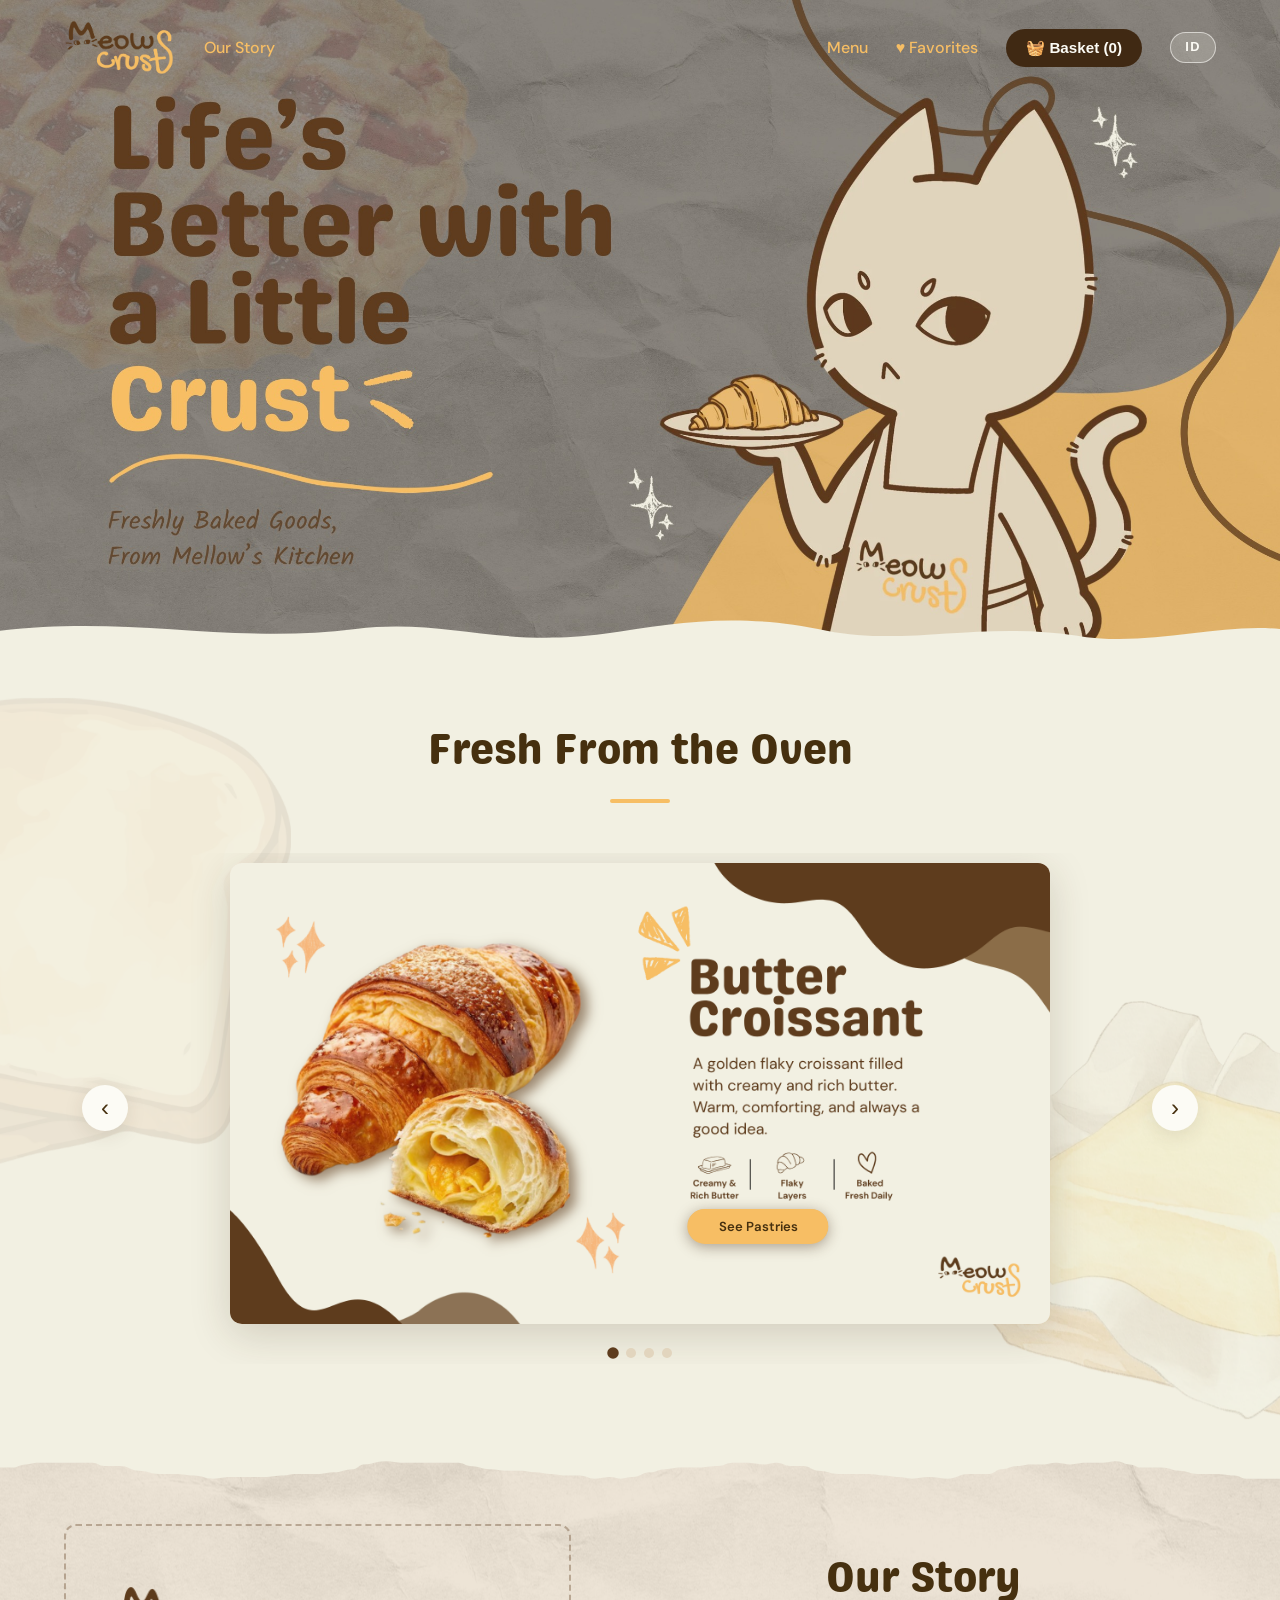
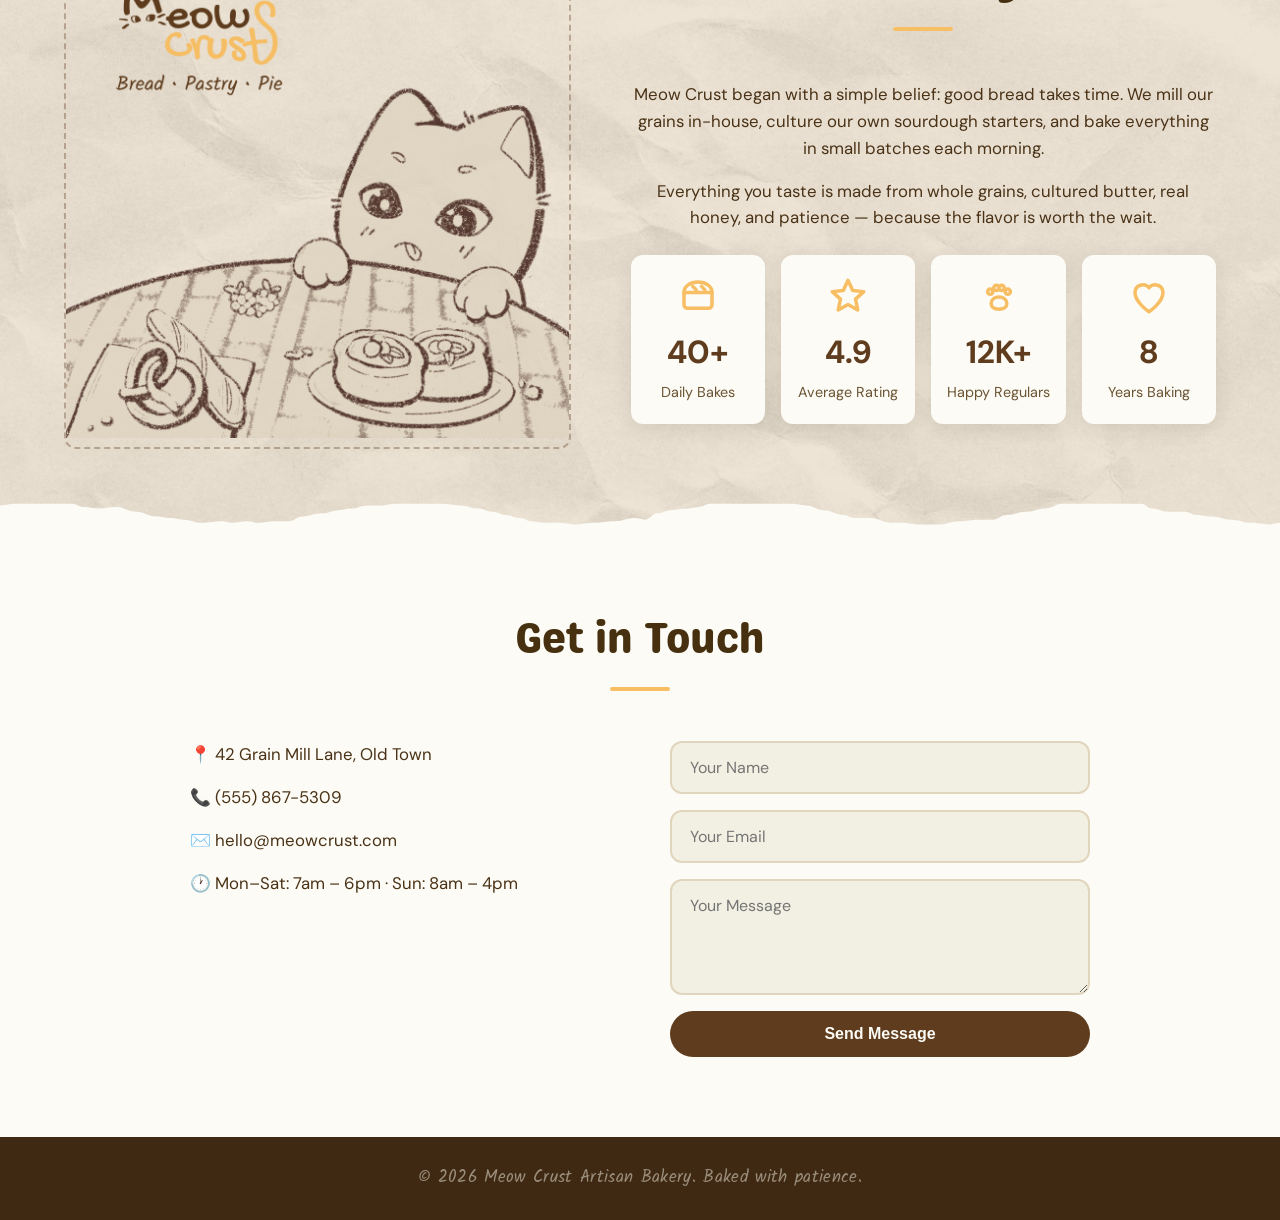
==== index.html @ 225d7f4f "first commit" ====
<!DOCTYPE html>
<html lang="en">
<head>
  <meta charset="UTF-8" />
  <meta name="viewport" content="width=device-width, initial-scale=1.0" />
  <title>Meow Crust — Artisan Bakery</title>
  <script>document.documentElement.classList.add('js');</script>
  <link rel="preconnect" href="https://fonts.googleapis.com" />
  <link rel="preconnect" href="https://fonts.gstatic.com" crossorigin />
  <link href="https://fonts.googleapis.com/css2?family=DM+Sans:opsz@9..40&family=Kalam:wght@300;400;700&display=swap" rel="stylesheet" />
  <link rel="stylesheet" href="styles.css" />
</head>
<body>
  <!-- HEADER -->
  <header>
    <nav class="navbar">
      <div class="nav-side nav-side-left">
        <a class="logo" href="#home"><img src="assets/logo.png" alt="Meow Crust"></a>
        <a class="nav-link nav-story" data-i18n="heroStory" href="#about">Our Story</a>
      </div>
      <div class="nav-side nav-side-right">
        <a class="nav-link nav-menu" data-i18n="navMenu" href="menu.html">Menu</a>
        <a class="nav-link nav-fav" data-i18n="navFav" href="menu.html?cat=favorites">♥ Favorites</a>
        <button class="cart-btn" id="cartBtn"><span data-i18n="navBasket">🧺 Basket</span> (<span id="cartCount">0</span>)</button>
        <button class="lang-btn" id="langBtn" title="Ganti bahasa / Switch language">ID</button>
      </div>
    </nav>
  </header>

  <!-- HERO -->
  <section id="home" class="hero">
    <div class="hero-content">
    </div>
  </section>

  <!-- SPOTLIGHT SLIDESHOW -->
  <section id="spotlight" class="section slideshow-section">
    <h2 class="section-title reveal" data-i18n="spotTitle">Fresh From the Oven</h2>
    <div class="slideshow reveal" id="slideshow">
      <button class="slide-arrow" id="slidePrev" aria-label="Previous">&lsaquo;</button>
      <div class="slideshow-track" id="slideshowTrack"></div>
      <button class="slide-arrow slide-arrow-next" id="slideNext" aria-label="Next">&rsaquo;</button>
    </div>
  </section>

  <!-- ABOUT -->
  <section id="about" class="section about-section">
    <div class="about-content reveal">
      <!-- LEFT: new artwork goes in this container (drop an <img> in here) -->
      <div class="about-art">
        <img src="assets/about-poster.png" alt="Our Story poster" />
      </div>
      <div class="about-text">
        <h2 class="section-title" data-i18n="aboutTitle">Our Story</h2>
        <p data-i18n="aboutP1">Meow Crust began with a simple belief: good bread takes time. We mill our grains in-house, culture our own sourdough starters, and bake everything in small batches each morning.</p>
        <p data-i18n="aboutP2">Everything you taste is made from whole grains, cultured butter, real honey, and patience — because the flavor is worth the wait.</p>
        <div class="about-stats">
          <div class="stat">
            <svg class="stat-icon" viewBox="0 0 24 24" fill="none" stroke="currentColor" stroke-width="2" stroke-linecap="round" stroke-linejoin="round" aria-hidden="true"><path d="M4 10c0-3.6 3.6-6 8-6s8 2.4 8 6v7a2 2 0 0 1-2 2H6a2 2 0 0 1-2-2v-7z"/><path d="M4 10h16"/><path d="M9 6.5 11 8.5"/><path d="M14 6.5 16 8.5"/></svg>
            <span class="stat-number">40+</span>
            <span class="stat-label" data-i18n="stat1">Daily Bakes</span>
          </div>
          <div class="stat">
            <svg class="stat-icon" viewBox="0 0 24 24" fill="none" stroke="currentColor" stroke-width="2" stroke-linecap="round" stroke-linejoin="round" aria-hidden="true"><path d="M12 3l2.7 5.8 6.3.7-4.7 4.3 1.3 6.2-5.6-3.2-5.6 3.2 1.3-6.2L3 9.5l6.3-.7L12 3z"/></svg>
            <span class="stat-number">4.9</span>
            <span class="stat-label" data-i18n="stat2">Average Rating</span>
          </div>
          <div class="stat">
            <svg class="stat-icon" viewBox="0 0 24 24" fill="none" stroke="currentColor" stroke-width="2" stroke-linecap="round" stroke-linejoin="round" aria-hidden="true"><path d="M12 12.5c2.5 0 4.5 1.6 4.5 3.8 0 1.9-1.6 3.2-4.5 3.2s-4.5-1.3-4.5-3.2c0-2.2 2-3.8 4.5-3.8z"/><circle cx="7" cy="9.5" r="1.5"/><circle cx="10.5" cy="7.4" r="1.5"/><circle cx="13.5" cy="7.4" r="1.5"/><circle cx="17" cy="9.5" r="1.5"/></svg>
            <span class="stat-number">12K+</span>
            <span class="stat-label" data-i18n="stat3">Happy Regulars</span>
          </div>
          <div class="stat">
            <svg class="stat-icon" viewBox="0 0 24 24" fill="none" stroke="currentColor" stroke-width="2" stroke-linecap="round" stroke-linejoin="round" aria-hidden="true"><path d="M12 21s-8-5.3-8-11a4.5 4.5 0 0 1 8-2.7A4.5 4.5 0 0 1 20 10c0 5.7-8 11-8 11z"/></svg>
            <span class="stat-number">8</span>
            <span class="stat-label" data-i18n="stat4">Years Baking</span>
          </div>
        </div>
      </div>
    </div>
  </section>

  <!-- CONTACT -->
  <section id="contact" class="section contact-section">
    <div class="float-paws" aria-hidden="true"></div>
    <h2 class="section-title reveal" data-i18n="contactTitle">Get in Touch</h2>
    <div class="contact-grid reveal">
      <div class="contact-info">
        <p data-i18n="contactAddr"><strong>📍</strong> 42 Grain Mill Lane, Old Town</p>
        <p data-i18n="contactPhone"><strong>📞</strong> (555) 867-5309</p>
        <p data-i18n="contactEmail"><strong>✉️</strong> hello@meowcrust.com</p>
        <p data-i18n="contactHours"><strong>🕐</strong> Mon–Sat: 7am – 6pm &nbsp;·&nbsp; Sun: 8am – 4pm</p>
      </div>
      <form class="contact-form" id="contactForm">
        <input type="text" data-i18n-ph="phName" placeholder="Your Name" required />
        <input type="email" data-i18n-ph="phEmail" placeholder="Your Email" required />
        <textarea data-i18n-ph="phMsg" placeholder="Your Message" rows="4" required></textarea>
        <button type="submit" class="btn btn-primary" data-i18n="sendMsg">Send Message</button>
      </form>
    </div>
  </section>

  <!-- BASKET MODAL -->
  <div class="modal-overlay" id="cartModal">
    <div class="modal">
      <div class="modal-header">
        <h2 data-i18n="basketTitle">🧺 Your Basket</h2>
        <button class="close-btn" id="closeCart">&times;</button>
      </div>
      <div class="cart-items" id="cartItems">
        <p class="empty-msg" data-i18n="basketEmpty">Your basket is empty.</p>
      </div>
      <div class="cart-footer">
        <div class="cart-total"><span data-i18n="total">Total:</span> <span id="cartTotal">$0.00</span></div>
        <button class="btn btn-primary" id="checkoutBtn" data-i18n="checkout">Checkout</button>
      </div>
    </div>
  </div>

  <!-- FOOTER -->
  <footer>
    <p data-i18n="footerCopy" style="opacity: 0.5;">&copy; 2026 Meow Crust Artisan Bakery. Baked with patience.</p>
  </footer>

  <script src="script.js"></script>
</body>
</html>
---- styles.css ----
/* ===== RESET & BASE ===== */
*, *::before, *::after {
  margin: 0;
  padding: 0;
  box-sizing: border-box;
}

/* Genty Sans — the rounded display face of the Genty family.
   Not on Google Fonts, so it's hosted locally (Flavortype demo, personal use). */
@font-face {
  font-family: 'Genty Sans';
  src: url('assets/fonts/genty-sans.woff') format('woff'),
       url('assets/fonts/genty-sans.ttf') format('truetype');
  font-weight: normal;
  font-display: swap;
}

:root {
  /* Palette: Coffee Brown #5E3C1D · Bunny Yellow #F7BE64 · Cream White #F2F0E2 · Wheat Beige #E2D5BE
     60/30/10/10: cream white 60% · wheat beige 30% · coffee brown 10% · bunny yellow 10% */
  --primary: #5E3C1D;        /* coffee brown */
  --primary-dark: #46300F;   /* deep coffee */
  --secondary: #402913;      /* very dark coffee (footer, veil, overlays) */
  --accent: #F7BE64;         /* bunny yellow */
  --bg: #F2F0E2;            /* cream white (dominant, 60%) */
  --bg-alt: #E2D5BE;       /* wheat beige (30%) */
  --text: #4A3216;          /* coffee ink */
  --text-light: #6B5433;   /* muted wheat-brown (darkened for AA contrast on cream/white/wheat) */
  --white: #FCFBF5;        /* cream-white surface lift */
  --shadow: 0 4px 20px rgba(62,42,21,0.10);
  --shadow-lg: 0 10px 40px rgba(62,42,21,0.18);
  --radius: 12px;
  --transition: 0.3s ease;
  --font-body: 'DM Sans', 'Segoe UI', sans-serif;
  --font-heading: 'Genty Sans', 'DM Sans', cursive;
  --font-hand: 'Kalam', 'DM Sans', cursive;
}

html {
  scroll-behavior: smooth;
  scroll-padding-top: 90px;
}

body {
  font-family: var(--font-body);
  background: var(--bg);
  color: var(--text);
  line-height: 1.6;
}

/* Genty for headings — hand-drawn rounded display face */
h1, h2, h3, h4 {
  font-family: var(--font-heading);
  font-weight: 400;
}

img {
  max-width: 100%;
  display: block;
}

a {
  text-decoration: none;
  color: inherit;
}

ul {
  list-style: none;
}

/* ===== UTILITY ===== */
.section {
  padding: 80px 5%;
}

.section-title {
  font-size: 2.6rem;
  text-align: center;
  margin-bottom: 50px;
  color: var(--primary-dark);
  position: relative;
  font-weight: 400;
  font-family: var(--font-heading); /* Genty Sans */
}

.section-title::after {
  content: '';
  display: block;
  width: 60px;
  height: 4px;
  background: var(--accent);
  margin: 12px auto 0;
  border-radius: 2px;
}

.btn {
  display: inline-block;
  padding: 14px 32px;
  border-radius: 999px;
  font-weight: 600;
  font-size: 1rem;
  cursor: pointer;
  transition: var(--transition);
  border: none;
}

.btn-primary {
  background: var(--primary);
  color: var(--white);
}

.btn-primary:hover {
  background: var(--primary-dark);
  transform: translateY(-2px);
  box-shadow: var(--shadow);
}

.btn-secondary {
  background: transparent;
  color: var(--white);
  border: 2px solid var(--accent);
}

.btn-secondary:hover {
  background: var(--accent);
  color: var(--white);
  border-color: var(--accent);
}

/* ===== NAVBAR ===== */
.navbar {
  display: flex;
  justify-content: space-between;
  align-items: center;
  padding: 20px 5%;
  background: transparent;
  position: fixed;
  left: 0;
  right: 0;
  width: 100%;
  top: 0;
  z-index: 1000;
  box-shadow: none;
  transition: background 0.3s ease, box-shadow 0.3s ease, padding 0.3s ease;
}

/* Solid state once the page is scrolled */
.navbar.scrolled {
  background: var(--white);
  box-shadow: 0 2px 12px rgba(62,42,21,0.07);
  padding: 14px 5%;
}

/* Menu page: solid light navbar from the start (light background underneath,
   so the transparent white-text state would be unreadable) */
.navbar.navbar-solid {
  background: var(--white);
  box-shadow: 0 2px 12px rgba(62,42,21,0.07);
}

.navbar.navbar-solid .logo {
  color: var(--primary-dark);
}

/* All nav links (home + menu, every navbar state) are plain Coffee Brown
   links — no pills. The Bunny Yellow sweep (.nav-link::after) is the
   hover affordance on every link. */
.navbar.navbar-solid .nav-link {
  color: var(--primary);
}

.navbar.navbar-solid .nav-link:hover {
  color: var(--primary);
}

.navbar.navbar-solid .nav-link::after {
  background: var(--accent);
}

.logo {
  text-decoration: none;
  cursor: pointer;
  transition: opacity var(--transition);
}

/* Logo is an image lockup (brown "Meow" + gold "Crust" on transparent).
   The cream pill keeps it readable over the dark hero while the navbar
   is transparent; on white navbars it simply blends in. */
.logo img {
  display: block;
  height: 55px;
  width: auto;
}

.logo:hover {
  opacity: 0.8;
}

.nav-side {
  display: flex;
  align-items: center;
  gap: 28px;
}

.nav-link {
  font-weight: 500;
  color: var(--primary);
  position: relative;
  transition: var(--transition);
}

/* Home page, BEFORE scrolling (transparent navbar over the hero): the
   "Our Story", "Menu" and "Favorites" links are Bunny Yellow.
   - :not(.navbar-solid)  -> excludes the menu page (its nav is .navbar-solid)
   - :not(.scrolled)      -> pre-scroll only; once scrolled the solid
                             navbar kicks in and links fall back to Coffee Brown.
   The hover underline (.nav-link::after) is already Bunny Yellow globally. */
.navbar:not(.navbar-solid):not(.scrolled) .nav-link {
  color: var(--accent);
}

.nav-link::after {
  content: '';
  position: absolute;
  bottom: -4px;
  left: 0;
  width: 0;
  height: 2px;
  background: var(--accent);
  transition: var(--transition);
}

.nav-link:hover {
  color: var(--primary);
}

.nav-link:hover::after {
  width: 100%;
}

.cart-btn {
  background: var(--secondary);
  color: var(--white);
  border: none;
  padding: 10px 20px;
  border-radius: 999px;
  cursor: pointer;
  font-size: 0.95rem;
  font-weight: 600;
  transition: var(--transition);
}

.cart-btn:hover {
  background: var(--primary);
}

/* ===== LANGUAGE TOGGLE (EN / ID) ===== */
.lang-btn {
  background: rgba(252, 251, 245, 0.18);
  color: var(--white);
  border: 1.5px solid rgba(252, 251, 245, 0.6);
  padding: 8px 13px;
  border-radius: 999px;
  cursor: pointer;
  font-size: 0.8rem;
  font-weight: 700;
  letter-spacing: 0.1em;
  transition: var(--transition);
  min-width: 46px;
  line-height: 1;
}

.lang-btn:hover {
  background: var(--accent);
  border-color: var(--accent);
  color: var(--primary-dark);
}

/* solid navbar states: switch to dark ink on the cream background */
.navbar.scrolled .lang-btn,
.navbar.navbar-solid .lang-btn {
  color: var(--primary-dark);
  border-color: rgba(70, 48, 15, 0.35);
  background: rgba(70, 48, 15, 0.08);
}

.navbar.scrolled .lang-btn:hover,
.navbar.navbar-solid .lang-btn:hover {
  background: var(--primary);
  border-color: var(--primary);
  color: var(--white);
}

/* ===== HERO ===== */
.hero {
  position: relative; /* anchor for the torn-paper ::after strip at the hero's bottom */
  min-height: auto;
  aspect-ratio: 24 / 12; /* match the 2400x1200 image — display follows the image, never stretches it */
  display: flex;
  align-items: center;
  justify-content: center;
  text-align: center;
  background: url('assets/hero.jpg') center / cover no-repeat;
  color: var(--white);
  padding: 0 5%;
}

/* Indonesian hero: swap in the translated artwork. Toggled by the i18n system
   via .hero-id on the <section class="hero">. Same 2400x1200 true size —
   identical 24/12 ratio, so no stretching. English keeps assets/hero.jpg. */
.hero.hero-id {
  background-image: url('assets/hero-id.jpg');
}

/* Hand-torn paper strip across the hero's bottom edge. Cream (--bg) fill so the
   next section reads as the next sheet of paper showing through; the ragged peaks
   pull back to let a sliver of hero artwork show, mimicking torn fibres.
   Sits above the background (z:1) but below nav/overlays. Works over EN + ID art. */
.hero::after {
  content: "";
  position: absolute;
  left: 0;
  right: 0;
  bottom: -16px;
  height: 76px;
  z-index: 1;
  background: url("data:image/svg+xml,%3Csvg xmlns='http://www.w3.org/2000/svg' width='1440' height='48' viewBox='0 0 1440 48' preserveAspectRatio='none'%3E%3Cpath d='M0,48 L0,32 C150,22 260,41 400,31 C500,24 560,43 680,34 C760,27 830,20 930,32 C1020,42 1100,26 1210,35 C1290,43 1370,27 1440,31 L1440,48 Z' fill='%23F2F0E2'/%3E%3C/svg%3E") bottom center / 100% 100% no-repeat;
}

.hero-eyebrow {
  display: inline-block;
  font-family: var(--font-hand);
  font-size: 1.15rem;
  letter-spacing: 1px;
  text-transform: none;
  color: var(--accent);
  background: rgba(247,190,100,0.18);
  border: 1px solid rgba(247,190,100,0.5);
  padding: 6px 16px;
  border-radius: 999px;
  margin-bottom: 18px;
  text-shadow: 0 1px 6px rgba(64,41,19,0.6);
}

.hero-content h1 {
  font-size: 3.5rem;
  margin-bottom: 16px;
  letter-spacing: -0.5px;
  text-shadow: 0 2px 18px rgba(64,41,19,0.65), 0 0 6px rgba(64,41,19,0.45);
}

.hero-content p {
  font-size: 1.15rem;
  max-width: 560px;
  margin: 0 auto 32px;
  opacity: 0.92;
  text-shadow: 0 1px 10px rgba(64,41,19,0.75), 0 0 4px rgba(64,41,19,0.55);
}

.hero .btn {
  margin: 0 10px;
}

/* ===== MENU FILTERS ===== */
.menu-filters {
  display: flex;
  flex-wrap: wrap;
  justify-content: center;
  gap: 12px;
  margin-bottom: 40px;
}

.filter-btn {
  background: var(--white);
  border: 2px solid var(--bg-alt);
  padding: 8px 22px;
  border-radius: 999px;
  cursor: pointer;
  font-weight: 600;
  color: var(--text);
  transition: var(--transition);
}

.filter-btn:hover,
.filter-btn.active {
  background: var(--primary);
  color: var(--white);
  border-color: var(--primary);
}

/* ===== MENU GRID ===== */
.menu-grid {
  display: grid;
  grid-template-columns: repeat(auto-fill, minmax(280px, 1fr));
  gap: 28px;
  max-width: 1200px;
  margin: 0 auto;
}

.menu-item {
  background: var(--white);
  border-radius: var(--radius);
  overflow: hidden;
  box-shadow: var(--shadow);
  transition: var(--transition);
  display: flex;
  flex-direction: column;
}

.menu-item:hover {
  transform: translateY(-6px);
  box-shadow: var(--shadow-lg);
}

.menu-item-img {
  position: relative;
  height: 200px;
  overflow: hidden;
}

/* ===== FAVORITES ===== */
.fav-btn {
  position: absolute;
  top: 10px;
  right: 10px;
  width: 38px;
  height: 38px;
  border-radius: 50%;
  border: none;
  background: rgba(252, 251, 245, 0.92);
  color: var(--text-light);
  font-size: 1.15rem;
  line-height: 1;
  cursor: pointer;
  display: flex;
  align-items: center;
  justify-content: center;
  box-shadow: 0 2px 10px rgba(60, 48, 32, 0.18);
  transition: transform 0.2s ease, color 0.2s ease, background 0.2s ease;
  z-index: 2;
}

.fav-btn:hover {
  transform: scale(1.12);
  color: var(--primary);
}

.fav-btn.active {
  color: var(--accent);
  background: #fff;
}

/* quick "pop" when toggled */
.fav-btn.pop {
  animation: favPop 0.35s ease;
}

@keyframes favPop {
  0% { transform: scale(1); }
  40% { transform: scale(1.4); }
  100% { transform: scale(1.12); }
}

/* "♥ Favorites" is now treated like the other nav links (no accent color) */

.menu-item-img img {
  width: 100%;
  height: 100%;
  object-fit: cover;
  transition: transform 0.5s ease;
}

.menu-item:hover .menu-item-img img {
  transform: scale(1.08);
}

.menu-item-body {
  padding: 20px;
  flex: 1;
  display: flex;
  flex-direction: column;
}

.menu-item-body h3 {
  font-size: 1.3rem;
  color: var(--secondary);
  margin-bottom: 6px;
}

/* Urgency indicator — "Only X left in stock" (hardcoded for low-stock items).
   Dark red, DM Sans; sized between the description (0.88rem) and the price (1.15rem). */
.menu-item-body .stock-note {
  color: #C62828;
  font-family: var(--font-body);
  font-size: 0.9rem;
  font-weight: 600;
  margin: 0 0 6px;
}

.menu-item-body .description {
  font-size: 0.88rem;
  color: var(--text-light);
  margin-bottom: 16px;
  flex: 1;
}

.menu-item-footer {
  display: flex;
  justify-content: space-between;
  align-items: center;
}

.price {
  font-size: 1.15rem;
  font-weight: 700;
  color: var(--primary);
}

.add-btn {
  background: var(--primary);
  color: var(--white);
  border: none;
  padding: 8px 18px;
  border-radius: 999px;
  cursor: pointer;
  font-weight: 600;
  font-size: 0.9rem;
  transition: var(--transition);
}

.add-btn:hover {
  background: var(--primary-dark);
}

/* Two buttons on the right of the card footer: Details (outline) + Add to Basket (solid).
   Details sits to the LEFT of Add to Basket, styled to match the add-to-cart button. */
.menu-item-actions {
  display: flex;
  align-items: center;
  gap: 8px;
}

.details-btn {
  background: var(--white);
  color: var(--primary);
  border: 2px solid var(--primary);
  padding: 6px 16px;
  border-radius: 999px;
  cursor: pointer;
  font-weight: 600;
  font-size: 0.9rem;
  transition: var(--transition);
}

.details-btn:hover {
  background: var(--primary);
  color: var(--white);
}

/* ===== DETAILS MODAL ===== */
/* Reuses .modal-overlay + .modal for the dimmed backdrop, pop-in, and sizing.
   Title in Genty Sans, centered; all other text in DM Sans. */
.details-modal {
  max-width: 460px;
}

.details-modal .modal-header h2 {
  font-family: var(--font-heading); /* Genty Sans */
  font-weight: 400;
  text-align: center;
}

.details-body {
  padding: 20px 28px;
  font-family: var(--font-body); /* DM Sans */
}

.details-row {
  font-size: 0.98rem;
  color: var(--text);
  margin-bottom: 14px;
  line-height: 1.5;
}

.details-row .details-label {
  font-weight: 700;
  color: var(--secondary);
}

/* ===== ABOUT ===== */
.about-section {
  position: relative; /* anchor for the torn-paper ::before (top) and ::after (bottom) */
  background: var(--bg-alt) url('assets/about-bg.png') center / auto no-repeat;
}

/* ===== HAND-TORN PAPER EDGES — "Our Story" (#about), main page only =====
   Paper-like shape: broad soft waves broken by a few thin sharp spikes,
   varied depth and rhythm. Top and bottom use two DIFFERENT jag patterns
   so they don't read as copy-pasted.
   ::before hangs a cream (#F2F0E2, the "Fresh From the Oven" sheet above)
   tear down through the top edge; ::after lifts a warm-white (#FCFBF5,
   the "Get in Touch" sheet below) tear up through the bottom edge — each
   colored to the section BEYOND the tear, so it looks like the next sheet
   of paper showing through. .about-section only exists in index.html,
   so the menu page is untouched. */
.about-section::before {
  content: "";
  position: absolute;
  left: 0;
  right: 0;
  top: -16px;
  height: 76px;
  z-index: 1;
  background: url("data:image/svg+xml,%3Csvg xmlns='http://www.w3.org/2000/svg' width='1440' height='48' viewBox='0 0 1440 48' preserveAspectRatio='none'%3E%3Cpath d='M0,0 L0,25 C5,25 8,25 13,25 C20,25 22,23 29,23 C35,23 37,22 43,22 C50,22 53,22 60,22 C65,22 68,22 73,22 C79,22 81,22 87,22 C94,22 97,22 104,22 C109,22 112,24 117,24 C125,24 128,24 136,24 C144,24 148,27 156,27 C166,27 169,29 179,29 C187,29 190,29 198,29 C206,29 210,30 218,30 C227,30 231,32 240,32 C248,32 251,31 259,31 C267,31 270,31 278,31 C286,31 289,31 297,31 C306,31 310,30 319,30 C324,30 326,29 331,29 C338,29 341,29 348,29 C353,29 355,29 360,29 C366,29 369,28 375,28 C384,28 388,26 397,26 C402,26 404,23 409,23 C419,23 423,21 433,21 C442,21 445,22 454,22 C460,22 463,22 469,22 C474,22 476,22 481,22 C489,22 492,22 500,22 C507,22 509,22 516,22 C521,22 524,24 529,24 C538,24 542,26 551,26 C559,26 563,27 571,27 C577,27 580,27 586,27 C593,27 595,28 602,28 C609,28 611,29 618,29 C626,29 629,30 637,30 C643,30 646,30 652,30 C659,30 662,32 669,32 C677,32 679,31 687,31 C692,31 693,32 698,32 C704,32 706,31 712,31 C720,31 723,28 731,28 C738,28 741,26 748,26 C756,26 758,25 766,25 C774,25 777,25 785,25 C795,25 798,24 808,24 C815,24 817,22 824,22 C830,22 833,22 839,22 C848,22 851,23 860,23 C866,23 868,22 874,22 C880,22 883,24 889,24 C895,24 898,24 904,24 C911,24 914,27 921,27 C930,27 934,29 943,29 C949,29 952,29 958,29 C967,29 970,29 979,29 C985,29 988,30 994,30 C1001,30 1004,31 1011,31 C1017,31 1020,32 1026,32 C1034,32 1037,31 1045,31 C1054,31 1057,32 1066,32 C1076,32 1079,29 1089,29 C1099,29 1103,29 1113,29 C1118,29 1121,26 1126,26 C1134,26 1137,24 1145,24 C1151,24 1153,23 1159,23 C1166,23 1168,23 1175,23 C1180,23 1182,22 1187,22 C1194,22 1197,23 1204,23 C1211,23 1214,22 1221,22 C1229,22 1231,22 1239,22 C1246,22 1249,21 1256,21 C1262,21 1265,23 1271,23 C1276,23 1279,25 1284,25 C1294,25 1297,25 1307,25 C1315,25 1319,27 1327,27 C1335,27 1339,29 1347,29 C1356,29 1359,29 1368,29 C1377,29 1380,30 1389,30 C1394,30 1397,32 1402,32 C1411,32 1414,32 1423,32 C1430,32 1433,32 1440,32 L1440,0 Z' fill='%23F2F0E2'/%3E%3C/svg%3E") top center / 100% 100% no-repeat;

}

.about-section::after {
  content: "";
  position: absolute;
  left: 0;
  right: 0;
  bottom: -16px;
  height: 76px;
  z-index: 1;
  background: url("data:image/svg+xml,%3Csvg xmlns='http://www.w3.org/2000/svg' width='1440' height='48' viewBox='0 0 1440 48' preserveAspectRatio='none'%3E%3Cpath d='M0,48 L0,23 C7,23 10,22 17,22 C25,22 27,22 35,22 C41,22 44,22 50,22 C57,22 59,22 66,22 C72,22 75,22 81,22 C86,22 89,24 94,24 C101,24 104,25 111,25 C119,25 123,24 131,24 C140,24 144,27 153,27 C163,27 166,30 176,30 C183,30 185,31 192,31 C198,31 200,32 206,32 C215,32 219,34 228,34 C237,34 241,33 250,33 C255,33 256,34 261,34 C268,34 271,33 278,33 C283,33 285,34 290,34 C298,34 302,33 310,33 C316,33 319,33 325,33 C331,33 334,30 340,30 C349,30 353,28 362,28 C370,28 373,26 381,26 C387,26 389,25 395,25 C403,25 405,23 413,23 C421,23 423,23 431,23 C436,23 439,22 444,22 C449,22 452,22 457,22 C466,22 470,22 479,22 C486,22 489,22 496,22 C505,22 509,23 518,23 C526,23 530,25 538,25 C545,25 547,27 554,27 C560,27 563,29 569,29 C576,29 578,31 585,31 C590,31 593,33 598,33 C603,33 606,34 611,34 C617,34 620,34 626,34 C635,34 639,35 648,35 C656,35 660,34 668,34 C678,34 682,33 692,33 C701,33 705,31 714,31 C719,31 721,32 726,32 C731,32 734,28 739,28 C746,28 748,26 755,26 C763,26 765,25 773,25 C778,25 781,24 786,24 C791,24 794,22 799,22 C809,22 812,22 822,22 C830,22 834,22 842,22 C847,22 850,22 855,22 C864,22 868,22 877,22 C882,22 885,22 890,22 C897,22 900,23 907,23 C915,23 919,26 927,26 C936,26 940,29 949,29 C954,29 957,31 962,31 C970,31 972,31 980,31 C989,31 993,34 1002,34 C1007,34 1009,34 1014,34 C1022,34 1025,35 1033,35 C1043,35 1046,35 1056,35 C1066,35 1069,33 1079,33 C1088,33 1092,32 1101,32 C1108,32 1110,32 1117,32 C1123,32 1126,29 1132,29 C1142,29 1145,27 1155,27 C1164,27 1167,25 1176,25 C1184,25 1187,22 1195,22 C1201,22 1203,22 1209,22 C1217,22 1221,22 1229,22 C1234,22 1235,22 1240,22 C1245,22 1247,22 1252,22 C1257,22 1259,22 1264,22 C1272,22 1276,22 1284,22 C1289,22 1291,25 1296,25 C1304,25 1306,27 1314,27 C1322,27 1325,27 1333,27 C1338,27 1341,29 1346,29 C1353,29 1356,30 1363,30 C1372,30 1376,32 1385,32 C1395,32 1398,34 1408,34 C1416,34 1420,35 1428,35 C1433,35 1435,34 1440,34 L1440,48 Z' fill='%23FCFBF5'/%3E%3C/svg%3E") bottom center / 100% 100% no-repeat;

}

.about-content {
  display: flex;
  align-items: center;
  gap: 60px;
  max-width: 1200px;
  margin: 0 auto;
}

/* LEFT: container for the new artwork — 40% column. Drop an <img> in here.
   Until the art is added, shows a light dashed placeholder so the slot is obvious. */
.about-art {
  flex: 0 0 44%;
  display: flex;
  align-items: center;
  justify-content: center;
  min-height: 525px;
  border: 2px dashed rgba(94, 60, 29, 0.35);
  border-radius: var(--radius);
  background: transparent;
  overflow: hidden;
}

.about-art img {
  width: 100%;
  height: 100%;
  object-fit: contain; /* keep the whole poster, no cropping, true aspect ratio */
  display: block;
}

.about-art-hint {
  font-family: var(--font-hand);
  color: var(--text-light);
  font-size: 1.1rem;
  opacity: 0.7;
}

/* RIGHT: 60% column. Title + paragraphs + stats, all center-aligned. */
.about-text {
  flex: 1;
  text-align: center;
}

.about-text p {
  margin-bottom: 16px;
  color: var(--text);
  font-size: 1.05rem;
}

/* Single row of four stat boxes (was 2x2) */
.about-stats {
  display: grid;
  grid-template-columns: repeat(4, 1fr);
  gap: 16px;
  margin-top: 24px;
}

/* Bunny-yellow line icon above each stat number */
.stat-icon {
  display: block;
  width: 42px;
  height: 42px;
  margin: 0 auto 10px;
  color: var(--accent); /* #F7BE64 */
}

.stat {
  background: var(--white);
  border-radius: var(--radius);
  padding: 20px 14px;
  text-align: center;
  box-shadow: var(--shadow);
}

.stat-number {
  display: block;
  font-size: 2rem;
  font-weight: 700;
  color: var(--primary);
}

.stat-label {
  font-size: 0.9rem;
  color: var(--text-light);
}

/* ===== CONTACT ===== */
.contact-section {
  position: relative; /* anchor for the floating paw layer */
  overflow: hidden;    /* clip paws so they don't spill into neighboring sections */
  background: var(--white);
}

/* Floating cat-paw layer — decorative only, sits BEHIND the text. JS (initFloatPaws)
   spawns .float-paw spans here; each drifts upward on its own delay and fades in
   from the bottom, then out at the top (soft loop). Hidden entirely when
   prefers-reduced-motion is set (see @media below) and in the reduced-motion JS guard. */
.float-paws {
  position: absolute;
  inset: 0;
  overflow: hidden;
  pointer-events: none;
  z-index: 0;
}

.float-paw {
  position: absolute;
  bottom: -8%;
  width: 46px;
  height: 46px;
  opacity: 0;
  background: url('assets/float-cat-paw.png') center / contain no-repeat;
  will-change: transform, opacity;
  animation: pawFloat linear infinite;
}

/* Paws rise to ~80% of the section, then dissolve out fast.
   Travel distance is set by JS (--paw-travel = -80% of the section's
   measured height, in px) so the rise covers the same relative distance
   on any screen. Opacity holds, then fades during the final ~12% of the
   loop; with the 8–11s durations JS assigns that fade is under 2s per paw.
   Both ends are opacity:0 so the loop reset is invisible. */
@keyframes pawFloat {
  0%   { opacity: 0; transform: translateY(0) rotate(var(--rot, -8deg)); }
  15%  { opacity: 0.5; }
  88%  { opacity: 0.5; }
  100% { opacity: 0; transform: translateY(var(--paw-travel, -32vh)) rotate(var(--rot, -8deg)); }
}

/* No decorative motion: hide the whole layer. */
@media (prefers-reduced-motion: reduce) {
  .float-paws { display: none; }
}

.contact-grid {
  position: relative;
  z-index: 1; /* above the decorative paw layer */
  display: grid;
  grid-template-columns: 1fr 1fr;
  gap: 60px;
  max-width: 900px;
  margin: 0 auto;
}

/* The section title is a static direct child, so lift it above the paws too */
.contact-section > .section-title {
  position: relative;
  z-index: 1;
}

.contact-info p {
  margin-bottom: 16px;
  font-size: 1.05rem;
  color: var(--text);
}

.contact-form {
  display: flex;
  flex-direction: column;
  gap: 16px;
}

.contact-form input,
.contact-form textarea {
  padding: 14px 18px;
  border: 2px solid var(--bg-alt);
  border-radius: var(--radius);
  font-size: 1rem;
  font-family: inherit;
  transition: var(--transition);
  background: var(--bg);
}

.contact-form input:focus,
.contact-form textarea:focus {
  outline: none;
  border-color: var(--primary);
  background: var(--white);
}

/* ===== MODAL ===== */
.modal-overlay {
  position: fixed;
  inset: 0;
  background: rgba(64,41,19,0.6);
  display: none;
  align-items: center;
  justify-content: center;
  z-index: 2000;
}

.modal-overlay.open {
  display: flex;
}

.modal {
  background: var(--white);
  border-radius: var(--radius);
  width: 90%;
  max-width: 500px;
  max-height: 80vh;
  display: flex;
  flex-direction: column;
  box-shadow: var(--shadow-lg);
  animation: modalIn 0.3s ease;
}

@keyframes modalIn {
  from { opacity: 0; transform: scale(0.9); }
  to   { opacity: 1; transform: scale(1); }
}

.modal-header {
  display: flex;
  justify-content: space-between;
  align-items: center;
  padding: 24px 28px;
  border-bottom: 1px solid var(--bg-alt);
}

.modal-header h2 {
  font-size: 1.4rem;
  color: var(--secondary);
}

.close-btn {
  background: none;
  border: none;
  font-size: 1.8rem;
  cursor: pointer;
  color: var(--text-light);
  transition: var(--transition);
}

.close-btn:hover {
  color: var(--primary);
}

.cart-items {
  flex: 1;
  overflow-y: auto;
  padding: 12px 28px;
}

.cart-item {
  display: flex;
  justify-content: space-between;
  align-items: flex-start;
  gap: 12px;
  padding: 12px 0;
  border-bottom: 1px solid var(--bg-alt);
}

.cart-item:last-child {
  border-bottom: none;
}

/* left column: name (on top, slightly bigger), unit price, then quantity */
.cart-item-info {
  display: flex;
  flex-direction: column;
  gap: 0; /* name + price read as one group */
  align-items: flex-start;
}

.cart-item-info h4 {
  font-size: 1.1rem;
  color: var(--secondary);
}

.cart-item-info span {
  font-size: 0.85rem;
  color: var(--text-light);
  margin-bottom: 18px; /* more space between the price and the qty pill below */
}

/* quantity control: [−] [number] [+] — every element locked to the same 26px height
   and flex-centered, so the −, number, and + stay visually on one line by construction */
.cart-qty {
  display: flex;
  align-items: center;
  gap: 10px;
  margin-bottom: 0;
}

.cart-qty-btn {
  width: 26px;
  height: 26px;
  border-radius: 50%;
  border: 1.5px solid var(--bg-alt);
  background: var(--bg-alt);
  color: var(--primary-dark);
  font-size: 1rem;
  line-height: 1;
  cursor: pointer;
  display: flex;
  align-items: center;
  justify-content: center;
  padding: 0;
  transition: var(--transition);
}

.cart-qty-btn:hover {
  border-color: var(--primary);
  background: var(--primary);
  color: var(--white);
}

/* double selector on purpose: the value is a <span>, so the broader
   ".cart-item-info span" rule (0.85rem / muted color / 8px bottom margin) would
   otherwise override these — ".cart-qty .cart-qty-val" beats it */
.cart-qty .cart-qty-val {
  width: 34px;
  height: 26px;
  display: flex;
  align-items: center;
  justify-content: center;
  text-align: center;
  line-height: 1;
  font-size: 1rem;
  font-weight: 700;
  color: var(--primary-dark);
  margin-bottom: 0;
}

/* right column: "x" stays in the top-right corner; the item's total is pushed to
   the bottom of the row */
.cart-item-side {
  display: flex;
  flex-direction: column;
  align-self: stretch;
  justify-content: space-between;
}

.cart-item-remove {
  background: none;
  border: none;
  color: var(--primary);
  cursor: pointer;
  font-size: 1.2rem;
  transition: var(--transition);
  align-self: flex-end; /* top-right corner */
}

.cart-item-remove:hover {
  transform: scale(1.2);
  color: var(--primary-dark);
}

.cart-item-line-total {
  font-size: 1rem;
  font-weight: 700;
  color: var(--primary-dark);
  align-self: flex-start;
  margin-left: -90px; /* nudge further left */
}

.cart-footer {
  padding: 20px 28px;
  border-top: 1px solid var(--bg-alt);
  display: flex;
  justify-content: space-between;
  align-items: center;
}

.cart-total {
  font-size: 1.3rem;
  font-weight: 700;
  color: var(--secondary);
}

.cart-total span {
  color: var(--primary);
}

.empty-msg {
  text-align: center;
  color: var(--text-light);
  padding: 20px 0;
}

/* ===== FOOTER ===== */
footer {
  background: var(--secondary);
  color: var(--bg);
  text-align: center;
  padding: 28px 5%;
  font-size: 0.9rem;
}

/* handwritten sign-off */
footer p {
  font-family: var(--font-hand);
  font-size: 1.05rem;
  letter-spacing: 0.02em;
}

/* ===== TOAST ===== */
.toast {
  position: fixed;
  bottom: 30px;
  right: 30px;
  background: var(--secondary);
  color: var(--white);
  padding: 14px 24px;
  border-radius: var(--radius);
  box-shadow: var(--shadow-lg);
  z-index: 3000;
  animation: toastIn 0.3s ease, toastOut 0.3s ease 2s forwards;
}

@keyframes toastIn {
  from { opacity: 0; transform: translateY(20px); }
  to   { opacity: 1; transform: translateY(0); }
}

@keyframes toastOut {
  from { opacity: 1; }
  to   { opacity: 0; }
}

/* ===== BACK TO HOME ===== */
.back-home {
  display: inline-block;
  margin-top: 48px;
  padding: 12px 28px;
  background: var(--primary);
  color: var(--white);
  font-weight: 600;
  border-radius: 999px;
  transition: var(--transition);
}

.back-home:hover {
  background: var(--secondary);
  transform: translateY(-2px);
}

/* ===== MENU GRID: clear the fixed navbar (banner removed) ===== */
.menu-section {
  padding-top: 130px;
}

/* ===== MENU SEARCH ===== */
/* Section rhythm: 50px below the block, matching .section-title */
.menu-search {
  position: relative;
  max-width: 560px;
  margin: 0 auto 50px;
}

/* ===== MOBILE CATEGORY CHIPS (menu page) =====
   Visible ONLY at <=768px, where the top-nav category links are hidden.
   Keeps phones from dead-ending on the menu page (no way to switch
   category or reach "All"). */
.menu-cat-chips {
  display: none;
}

@media (max-width: 768px) {
  .menu-cat-chips {
    display: flex;
    flex-wrap: wrap;
    justify-content: center;
    gap: 10px;
    margin-bottom: 40px;
  }
}

.cat-chip {
  background: var(--white);
  border: 1.5px solid var(--bg-alt);
  color: var(--text);
  padding: 8px 16px;
  border-radius: 999px;
  font-family: inherit;
  font-size: 0.9rem;
  font-weight: 600;
  cursor: pointer;
  transition: var(--transition);
}

.cat-chip:hover {
  border-color: var(--primary);
  color: var(--primary);
}

.cat-chip.active {
  background: var(--primary);
  border-color: var(--primary);
  color: var(--white);
}

.menu-search-icon {
  position: absolute;
  left: 18px;
  top: 50%;
  transform: translateY(-50%);
  font-size: 1rem;
  opacity: 0.65;
  pointer-events: none;
}

#menuSearch {
  width: 100%;
  padding: 14px 18px 14px 46px;
  font-size: 1rem;
  font-family: inherit;
  color: var(--text);
  background: var(--white);
  border: 1.5px solid var(--bg-alt);
  border-radius: 999px;
  box-shadow: var(--shadow);
  outline: none;
  transition: border-color var(--transition), box-shadow var(--transition);
  -webkit-appearance: none;
  appearance: none;
}

#menuSearch::placeholder {
  color: var(--primary);
  opacity: 0.65;
}

#menuSearch:focus {
  border-color: var(--accent);
  box-shadow: 0 0 0 4px rgba(247, 190, 100, 0.18);
}

#menuSearch::-webkit-search-cancel-button {
  -webkit-appearance: none;
  appearance: none;
}

/* Home navbar links are plain text with the Bunny Yellow underline sweep
   (same treatment as every other nav link — no pills). */

/* ===== WIDER NAV (category links) ===== */
@media (max-width: 1200px) {
  .nav-side {
    gap: 18px;
  }
}

@media (max-width: 1000px) {
  .nav-side {
    gap: 12px;
  }
}

/* ===== COMPACT INFO IN FOOTER (menu page only) ===== */
.footer-menu {
  display: flex;
  flex-direction: column;
  gap: 24px;
  padding: 40px 5% 20px;
  text-align: left;
}

.footer-left {
  display: flex;
  flex-wrap: wrap;
  gap: 28px;
  align-items: flex-start;
}

.footer-block {
  flex: 1 1 260px;
  max-width: 380px;
}

.footer-block h3 {
  color: var(--white);
  font-size: 1.05rem;
  margin-bottom: 8px;
}

.footer-block h3::after {
  content: '';
  display: block;
  width: 36px;
  height: 3px;
  background: var(--accent);
  margin-top: 6px;
  border-radius: 2px;
}

.footer-block p {
  font-family: var(--font-body); /* DM Sans — overrides the Kalam global footer p */
  font-size: 0.85rem;
  color: var(--bg);
  opacity: 0.85;
  margin-bottom: 5px;
}

.footer-block p:last-child {
  margin-bottom: 0;
}

.footer-copy {
  text-align: center;
  opacity: 0.5;
  font-size: 0.85rem;
  padding-top: 8px;
}

/* ===== PAGE TRANSITION VEIL ===== */
.page-veil {
  position: fixed;
  inset: 0;
  background: var(--secondary);
  z-index: 3000;
  transform: translateX(-101%); /* at rest: off-screen left (forward) */
  transition: transform 0.45s cubic-bezier(0.77, 0, 0.18, 1);
  pointer-events: none;
}

/* Kill the transition so the veil can snap closed without sliding in */
body.no-anim .page-veil {
  transition: none;
}

body.veil-right .page-veil {
  transform: translateX(101%); /* at rest: off-screen right (back) */
}

body.veil-closed .page-veil {
  transform: translateX(0);
}

@media (prefers-reduced-motion: reduce) {
  .page-veil {
    display: none;
  }
}

/* ===== STAT CARDS: gentle hover lift (Our Story) ===== */
.stat {
  transition: transform 0.25s ease, box-shadow 0.25s ease;
}

.stat:hover {
  transform: scale(1.06);
  box-shadow: var(--shadow-lg);
}

/* ===== MENU CARD ENTRANCE ===== */
/* Staggered fade-up when the grid re-renders (filter/search). */
.menu-item {
  animation: cardIn 0.3s ease backwards;
  /* index set inline via style="--i" in renderMenu() */
  animation-delay: calc(var(--i, 0) * 45ms);
}

@keyframes cardIn {
  from { opacity: 0; transform: translateY(12px); }
  to   { opacity: 1; transform: translateY(0); }
}

/* ===== SCROLL-REVEAL (About / Contact) =====
   The hidden state only applies when JS is on (html.js, set by the inline
   script in index.html's <head>). .in is added by the IntersectionObserver.
   Without JS the content is always visible. */
.js .reveal {
  opacity: 0;
  transform: translateY(24px);
  transition: opacity 0.6s ease, transform 0.6s ease;
}

.js .reveal.in {
  opacity: 1;
  transform: none;
}

/* ===== REDUCED MOTION: disable ALL decorative motion, keep content visible ===== */
@media (prefers-reduced-motion: reduce) {
  .menu-item {
    animation: none;
  }

  .slide {
    transition: none; /* slideshow still works, just doesn't glide */
  }

  .js .reveal,
  .js .reveal.in {
    opacity: 1;
    transform: none;
    transition: none;
  }

  .stat:hover {
    transform: none;
  }
}

/* ===== SLIDE CTA POSITION MAP (keep in sync with the artwork) =====
   The full-bleed slides (.slide-full) overlay a real button ON TOP of a
   pill baked into each 16:9 artwork. The pixel positions below are only
   valid for the EXACT artwork files listed — swapping an image without
   re-measuring will leave the button floating over nothing.

   assets/slide-butter-croissant.png        → .cta-right   (left 64.4%, top 78.8%)
   assets/slide-pretzel.png                → .cta-right   (left 64.4%, top 78.8%)
   assets/slide-strawberry-cheesecake.png   → .cta-left    (left 14.8%, top 79.5%)
   assets/slide-raspberry-pie.png          → .cta-left    (left 14.8%, top 79.5%)
   assets/slide-butter-croissant-id.jpg    → .cta-right   (same position/size as English)
   assets/slide-strawberry-cheesecake-id.jpg → .cta-left  (same position/size as English)
   assets/slide-pretzel-id.jpg             → .cta-right   (same position/size as English)
   assets/slide-raspberry-pie-id.jpg       → .cta-left    (same position/size as English)

   To replace an asset: re-export it with the CTA pill in the same slot,
   OR update the matching cta-right / cta-left values below.
   Also keep the pill's outer size (17.24% x 7.41%) matched to the new art. */

/* ===== RESPONSIVE ===== */
@media (max-width: 768px) {
  .nav-link {
    display: none;
  }

  .hero-content h1 {
    font-size: 2.2rem;
  }

  .about-content {
    flex-direction: column;
  }

  .about-art {
    flex: none;
    width: 100%;
    min-height: 280px;
  }

  .about-stats {
    grid-template-columns: 1fr 1fr;
  }

  .contact-grid {
    grid-template-columns: 1fr;
  }

}

/* ===== CHECKOUT MODAL ===== */
.checkout-body {
  display: flex;
  flex-direction: column;
  gap: 18px;
  padding: 24px 28px;
}

.checkout-label {
  font-size: 0.9rem;
  color: var(--text-light);
  margin-bottom: 4px;
}

.ship-options {
  display: grid;
  grid-template-columns: 1fr 1fr;
  gap: 14px;
}

.ship-option {
  display: flex;
  flex-direction: column;
  align-items: center;
  gap: 6px;
  padding: 20px 14px;
  background: var(--bg);
  border: 2px solid var(--bg-alt);
  border-radius: var(--radius);
  cursor: pointer;
  transition: var(--transition);
}

.ship-option .ship-ico { font-size: 1.7rem; line-height: 1; }

.ship-option .ship-name {
  font-size: 1rem;
  font-weight: 700;
  color: var(--secondary);
}

.ship-option .ship-desc {
  font-size: 0.78rem;
  color: var(--text-light);
}

.ship-option.active {
  border-color: var(--primary);
  background: rgba(247,190,100,0.30); /* lighter shade of Bunny Yellow when picked */
  box-shadow: var(--shadow);
  transform: translateY(-2px);
}

.phone-input {
  width: 100%;
  padding: 12px 14px;
  border: 2px solid var(--bg-alt);
  border-radius: 10px;
  background: var(--white);
  font-size: 1rem;
  color: var(--text);
  transition: var(--transition);
}

.phone-input:focus {
  outline: none;
  border-color: var(--primary);
}

.checkout-footer {
  padding-top: 4px;
  display: flex;
  justify-content: space-between;
  align-items: center;
}

@media (max-width: 460px) {
  .ship-options { grid-template-columns: 1fr; }
}

/* ===== SPOTLIGHT SLIDESHOW ===== */
.slideshow-section {
  background: var(--bg) url('assets/recommendation-bg.png') center / auto no-repeat;
}

.slideshow {
  position: relative;
  display: flex;
  align-items: center;
  justify-content: center;
  overflow: hidden;
  padding: 10px 0 40px;
}

.slideshow-track {
  position: relative;
  width: 100%;
  max-width: 820px;
  aspect-ratio: 16 / 9; /* full-rectangle 16:9 frame */
  display: flex;
  align-items: center;
  justify-content: center;
}

.slide {
  position: absolute;
  top: 0;
  left: 0;
  height: 100%;
  width: 100%;
  display: flex;
  align-items: stretch;
  background: var(--white);
  border-radius: var(--radius);
  box-shadow: var(--shadow-lg);
  overflow: hidden;
  opacity: 0;
  /* All states are pure transforms (GPU-composited) so slides glide, not snap */
  transform: translateX(0);
  transition: transform 0.8s cubic-bezier(0.22, 0.61, 0.36, 1),
              opacity 0.6s ease;
  will-change: transform, opacity;
  pointer-events: none;
}

.slide.active {
  opacity: 1;
  transform: translateX(0);
  pointer-events: auto;
  z-index: 2;
}

/* Neighbors wait fully off-frame (no peeking) and slide in/out edge-to-edge */
.slide.left {
  opacity: 0;
  transform: translateX(-100%);
}

.slide.right {
  opacity: 0;
  transform: translateX(100%);
}

/* Full-rectangle slides: image and text panel share the whole 16:9 frame */
.slide-img {
  flex: 0 0 42%;
  overflow: hidden;
}

.slide-img img {
  width: 100%;
  height: 100%;
  object-fit: cover;
  display: block;
}

.slide-body {
  flex: 1;
  padding: 28px 26px;
  display: flex;
  flex-direction: column;
  justify-content: center;
  gap: 10px;
  background: linear-gradient(160deg, var(--bg) 0%, var(--bg-alt) 100%);
}

.slide-tag {
  align-self: flex-start;
  font-family: var(--font-hand);
  font-size: 1rem;
  font-weight: 400;
  letter-spacing: 0.04em;
  text-transform: none;
  color: var(--primary);
  background: rgba(247,190,100,0.14);
  padding: 4px 14px;
  border-radius: 999px;
}

.slide-body h3 {
  font-size: 1.45rem;
  color: var(--secondary);
  margin: 0;
}

.slide-body p {
  font-size: 0.92rem;
  color: var(--text-light);
  line-height: 1.55;
  margin: 0;
}

.slide-cta {
  align-self: flex-start;
  margin-top: 6px;
  padding: 10px 22px;
  font-size: 0.9rem;
}

/* Full-bleed photo slides: image fills the entire 16:9 frame, no text panel —
   only the CTA button is kept, overlaid on the photo.
   'contain' so the WHOLE image is always visible (16:9 art fits pixel-perfect;
   portrait photos letterbox on a matching background instead of cropping) */
.slide-full .slide-img {
  flex: 1 1 auto;
  background: var(--bg-alt);
}

.slide-full .slide-img img {
  object-fit: contain;
}

.slide-full .slide-cta {
  position: absolute;
  z-index: 3;
  margin: 0;
  /* centered on the baked-in button's own center so it masks it at any size */
  transform: translate(-50%, -50%);
  /* exact outer size of the baked-in pill in the artwork (17.2% x 7.5% of
     the 16:9 frame, incl. its shadow/halo) */
  width: 17.24%;
  height: 7.41%;
  box-sizing: border-box;
  display: flex;
  align-items: center;
  justify-content: center;
  padding: 0;
  min-width: 0;
  font-size: 0.82rem;
  font-weight: 600;
  white-space: nowrap;
  overflow: hidden;
  background: var(--accent);
  color: var(--primary-dark);
  border-radius: 999px;
  box-shadow: 0 3px 14px rgba(64, 41, 19, 0.4);
}

/* centered on the baked-in pill: right-side template (croissant, pretzel) */
.slide-full .slide-cta.cta-right {
  left: 64.4%;
  top: 78.8%;
}

/* centered on the baked-in pill: left-side template (cheesecake, raspberry pie) */
.slide-full .slide-cta.cta-left {
  left: 14.8%;
  top: 79.5%;
}

.slide-full .slide-cta:hover {
  background: var(--accent);
  color: var(--primary-dark);
  filter: brightness(0.94);
}

@media (max-width: 520px) {
  /* keep the exact baked-pill proportions at every size; just shrink the
     label so it still fits inside the (smaller) pill on phone screens */
  .slide-full .slide-cta {
    font-size: 0.6rem;
  }
}

.slide-arrow {
  position: absolute;
  top: 50%;
  transform: translateY(-50%);
  width: 46px;
  height: 46px;
  border-radius: 50%;
  border: none;
  background: var(--white);
  color: var(--primary-dark);
  font-size: 1.5rem;
  line-height: 1;
  cursor: pointer;
  box-shadow: var(--shadow);
  z-index: 5;
  transition: var(--transition);
  display: flex;
  align-items: center;
  justify-content: center;
}

#slidePrev { left: 18px; }
#slideNext { right: 18px; }

.slide-arrow:hover {
  background: var(--primary);
  color: var(--white);
}

.slide-dots {
  position: absolute;
  bottom: 6px;
  left: 50%;
  transform: translateX(-50%);
  display: flex;
  gap: 8px;
  z-index: 5;
}

.slide-dot {
  width: 10px;
  height: 10px;
  border-radius: 50%;
  border: none;
  background: var(--bg-alt);
  cursor: pointer;
  padding: 0;
  transition: var(--transition);
}

.slide-dot.active {
  background: var(--primary);
  transform: scale(1.15);
}

@media (max-width: 768px) {
  .slideshow-track { aspect-ratio: auto; margin-bottom: 26px; } /* room for the dots */
  .slide { flex-direction: column; height: auto; }
  .slide-img { flex: 0 0 auto; aspect-ratio: 16 / 9; } /* image strip keeps its 16:9 */
  .slide-body { padding: 18px 16px; }
  .slide-arrow { width: 38px; height: 38px; font-size: 1.2rem; }
  .slide.active { position: relative; } /* active slide sets the track height; others stay absolute */
}

/* ===== ORDER CONFIRMATION (centered popup modal) ===== */
/* Reuses .modal-overlay (z-2000 dark backdrop). Sits BELOW the page-veil (z-3000). */
.confirm-modal {
  position: relative;
  padding: 48px 28px 34px;
}

/* delivery mode: give the cat GIF more breathing room */
#confirmOverlay.delivery .confirm-modal {
  max-width: 616px; /* 560px +10% */
  padding-top: 51px; /* top 48px + 3px */
  max-height: 96vh; /* raised 80vh -> 96vh so the bigger gif fits inside the box */
}

.confirm-modal .close-btn {
  position: absolute;
  top: 14px;
  right: 16px;
  font-size: 1.6rem;
}

.confirm-card {
  position: relative;
  display: flex;
  flex-direction: column;
  align-items: center;
  gap: 14px;
  max-width: 430px;
  animation: confirmIn 0.45s cubic-bezier(0.22, 1, 0.36, 1);
}

/* delivery mode: give the cat GIF more breathing room */
#confirmOverlay.delivery .confirm-card {
  max-width: 528px; /* 480px +10% */
}

@keyframes confirmIn {
  from { opacity: 0; transform: translateY(14px) scale(0.96); }
  to   { opacity: 1; transform: none; }
}

.confirm-logo {
  position: relative;
  width: 150px;
  height: 74px;
  display: flex;
  align-items: center;
  justify-content: center;
  background: var(--white);
  border-radius: 14px;
  overflow: hidden;
}

.confirm-logo img {
  width: 100%;
  height: 100%;
  object-fit: contain;
  padding: 6px;
}

.confirm-logo[hidden],
.confirm-cat[hidden] { display: none; }

/* delivery confirmation: walking cat GIF (portrait 2:3 asset, carries its own caption) */
.confirm-cat {
  width: auto;
  height: min(861px, calc(96vh - 150px)); /* cap raised 20% (80vh -> 96vh budget); still fits the box */
  max-width: 100%;      /* never wider than the box on narrow screens */
  aspect-ratio: 2 / 3;  /* 1280x1920 asset — box stays true aspect when it scales */
  margin-left: 7px; /* nudge the gif slightly to the right (was 10px, -3px) */
  margin-top: -50px; /* was -70px; -50 keeps the gif inside the box's top edge */
  display: flex;
  align-items: center;
  justify-content: center;
}

/* floating cat paws inside the pickup confirmation popup: same effect/asset as the
   "Get in Touch" section (JS initConfirmPaws spawns them). Delivery mode shows the
   cat GIF instead, so the paws layer is hidden there. The card's content is lifted
   above the paw layer so the paws read as a background. */
#confirmOverlay .confirm-paws {
  z-index: 0;
}

#confirmOverlay:not(.delivery) .confirm-card > :not(.confirm-paws) {
  position: relative;
  z-index: 1;
}

#confirmOverlay.delivery .confirm-paws {
  display: none;
}

.confirm-cat img {
  width: 100%;
  height: 100%;
  object-fit: contain;
  animation: catIn 0.5s cubic-bezier(0.22, 1, 0.36, 1);
}

@keyframes catIn {
  from { opacity: 0; transform: scale(0.9); }
  to   { opacity: 1; transform: none; }
}

/* small screens: shrink the cat box so it never overflows */
@media (max-width: 520px) {
  .confirm-cat { height: min(345px, 55vh); margin-left: 12px; } /* width auto, keeps 2:3 */
  #confirmOverlay.delivery .confirm-card { max-width: 300px; }
}

/* loading state (delivery): breathing logo + spinning ring */
#confirmOverlay.loading .confirm-logo img {
  animation: logoPulse 1.4s ease-in-out infinite;
}

#confirmOverlay.loading .confirm-logo::after {
  content: "";
  position: absolute;
  inset: -10px;
  border-radius: 50%;
  border: 3px solid transparent;
  border-top-color: var(--accent);
  border-right-color: var(--primary);
  animation: ringSpin 1s linear infinite;
}

@keyframes logoPulse {
  0%, 100% { transform: scale(1); }
  50%      { transform: scale(1.12); }
}

@keyframes ringSpin {
  to { transform: rotate(360deg); }
}

.confirm-card h2 {
  font-size: 1.5rem;
  color: var(--secondary);
  margin: 4px 0 0;
}

.confirm-card p {
  font-size: 0.95rem;
  color: var(--text-light);
  margin: 0;
}

.order-id-box[hidden] { display: none; }

.order-id-box {
  display: flex;
  flex-direction: column;
  align-items: center;
  gap: 4px;
  padding: 14px 28px;
  margin-top: 6px;
  border: 2px dashed var(--accent);
  border-radius: var(--radius);
  background: rgba(247,190,100,0.08);
}

.order-id-label {
  font-size: 0.72rem;
  letter-spacing: 0.12em;
  text-transform: uppercase;
  color: var(--text-light);
}

.order-id {
  font-family: "Courier New", monospace;
  font-size: 1.7rem;
  font-weight: 800;
  letter-spacing: 0.08em;
  color: var(--primary-dark);
}

.confirm-home {
  margin-top: -20px; /* another 10px up; note: now 6px into the gif's bottom edge */
  width: 100%;
  max-width: 228px; /* 240px - 5% */
  text-align: center;
}

/* delivery-only: scale the button with the gif so the group stays proportional on short screens */
#confirmOverlay.delivery .confirm-home {
  max-width: min(228px, calc((96vh - 150px) * 0.3838)); /* same scale factor as the gif; budget raised 80vh -> 96vh */
}

/* pickup confirmation only: the button sits lower than delivery (delivery keeps -50px) */
#confirmOverlay:not(.delivery) .confirm-home {
  margin-top: 10px;
}

/* ===== IMAGE LIGHTBOX (menu page: full-size photo pop-up) ===== */
/* Fixed dimmed overlay. Sits above the page-veil (z-3000) so it's on top. */
.lightbox {
  position: fixed;
  inset: 0;
  background: rgba(46, 32, 16, 0.72); /* dims + darkens everything behind */
  display: none;
  align-items: center;
  justify-content: center;
  z-index: 4000;
}

.lightbox.open {
  display: flex;
  animation: lightboxIn 0.25s ease;
}

/* Consistent frame for EVERY image: same box + object-fit:contain, so
   landscape and portrait photos always render at the same size (letterboxed). */
.lightbox-stage {
  position: relative;
  width: min(90vw, 720px);
  aspect-ratio: 4 / 3;
  background: var(--bg);
  border-radius: var(--radius);
  box-shadow: var(--shadow-lg);
  overflow: hidden;
}

.lightbox-img {
  width: 100%;
  height: 100%;
  object-fit: contain; /* whole image always visible, never stretched */
  display: block;
}

/* "x" button: top-right corner of the overlay, floating in the dimmed area
   — i.e. OUTSIDE the picture, not overlapping it. */
.lightbox-close {
  position: absolute;
  top: 18px;
  right: 22px;
  width: 48px;
  height: 48px;
  border: none;
  border-radius: 50%;
  background: rgba(252, 251, 245, 0.9);
  color: var(--secondary);
  font-size: 1.9rem;
  line-height: 1;
  cursor: pointer;
  box-shadow: var(--shadow);
  transition: var(--transition);
  display: flex;
  align-items: center;
  justify-content: center;
  z-index: 2;
}

.lightbox-close:hover {
  background: var(--accent);
  color: var(--primary-dark);
  transform: scale(1.08);
}

/* Signal that the menu photos are tappable. */
.menu-item-img img {
  cursor: zoom-in;
}

@keyframes lightboxIn {
  from { opacity: 0; }
  to   { opacity: 1; }
}
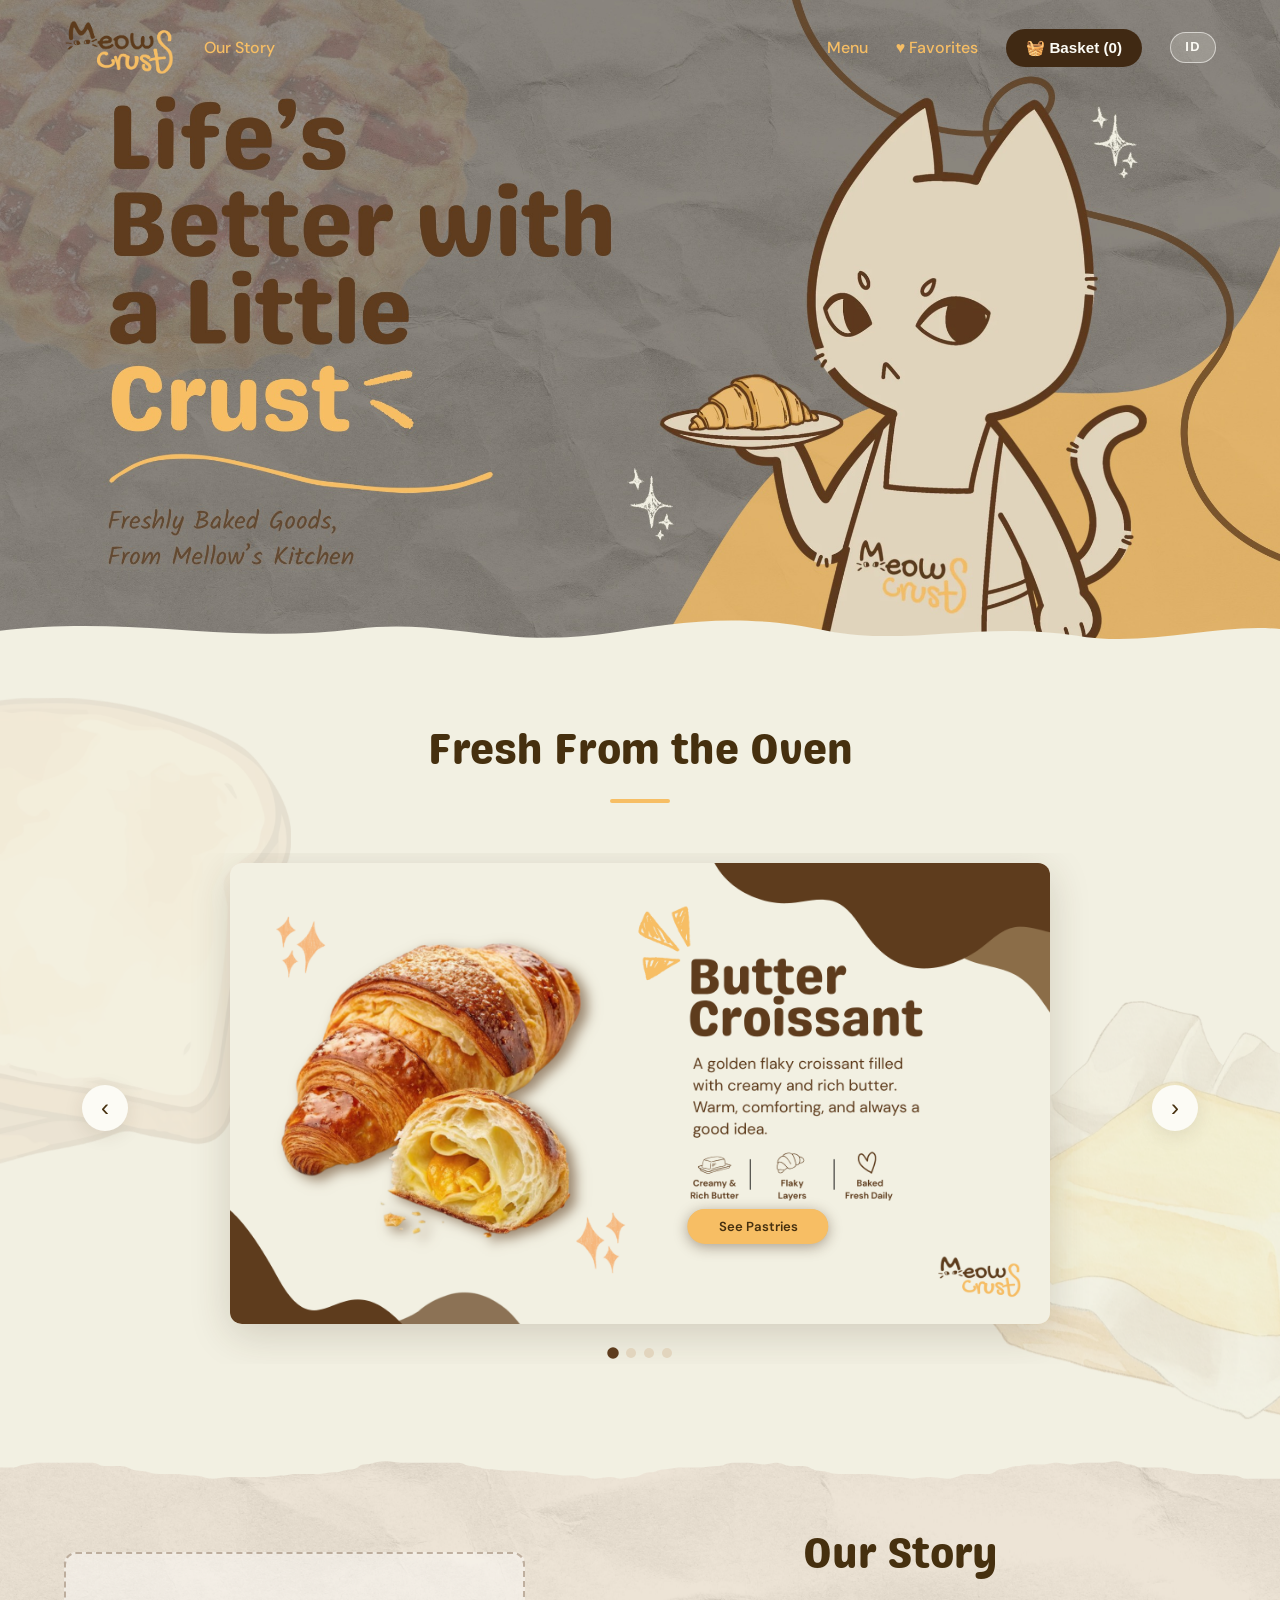
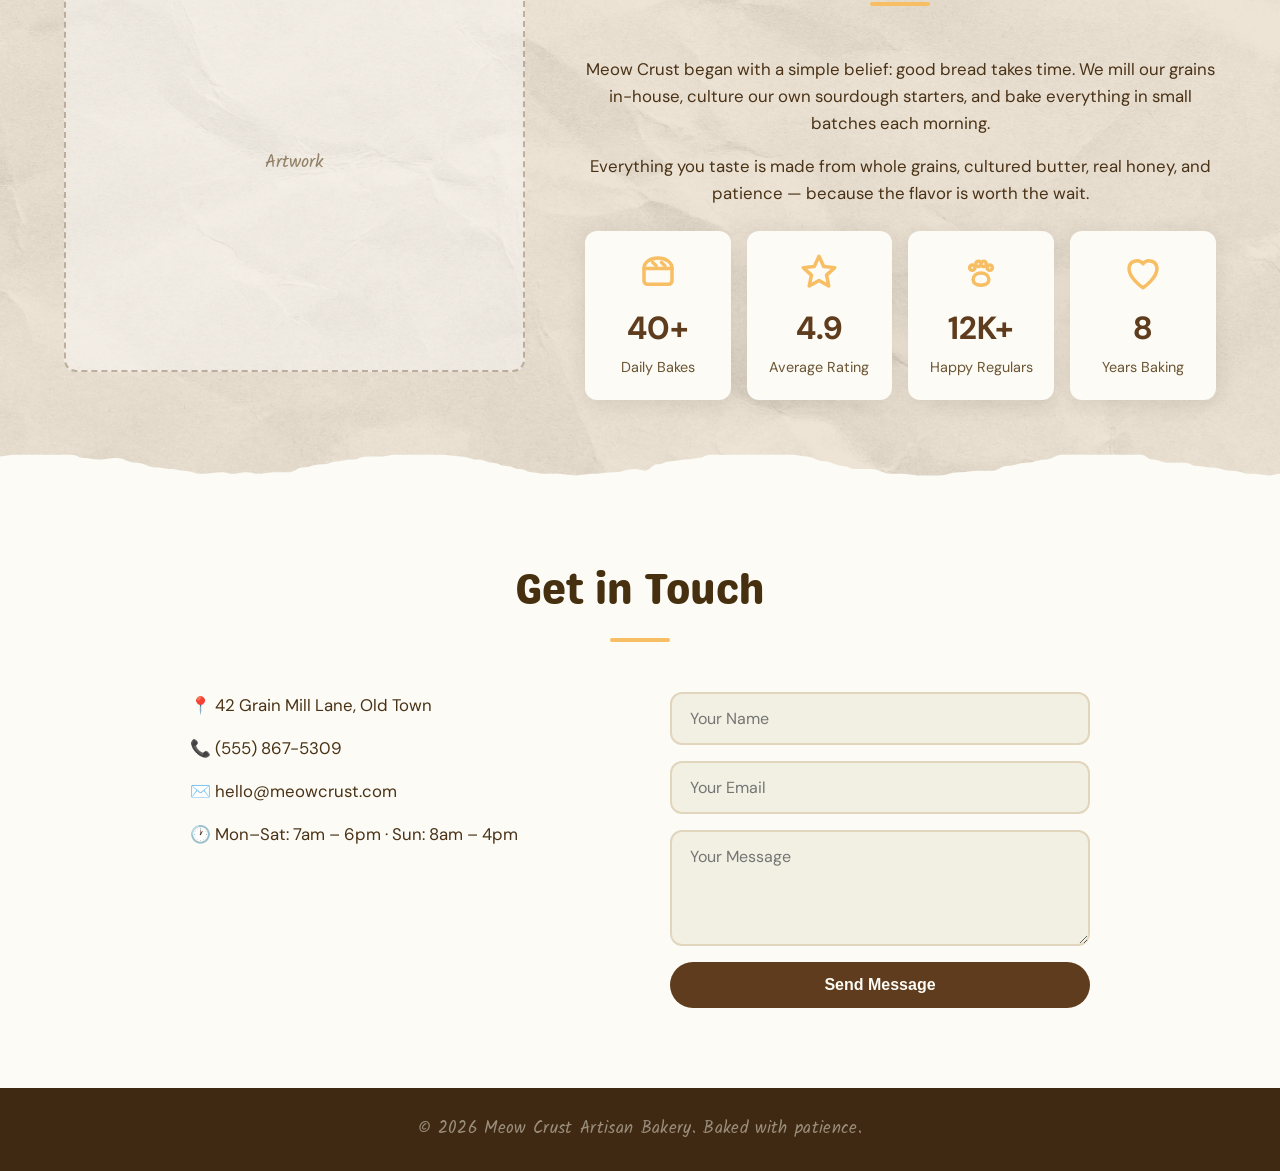
==== commit 8b4bdb37: "first commit" ====
--- a/index.html
+++ b/index.html
@@ -48,7 +48,7 @@
     <div class="about-content reveal">
       <!-- LEFT: new artwork goes in this container (drop an <img> in here) -->
       <div class="about-art">
-        <img src="assets/about-poster.png" alt="Our Story poster" />
+        <span class="about-art-hint">Artwork</span>
       </div>
       <div class="about-text">
         <h2 class="section-title" data-i18n="aboutTitle">Our Story</h2>
--- a/styles.css
+++ b/styles.css
@@ -638,21 +638,21 @@
 /* LEFT: container for the new artwork — 40% column. Drop an <img> in here.
    Until the art is added, shows a light dashed placeholder so the slot is obvious. */
 .about-art {
-  flex: 0 0 44%;
+  flex: 0 0 40%;
   display: flex;
   align-items: center;
   justify-content: center;
-  min-height: 525px;
+  min-height: 420px;
   border: 2px dashed rgba(94, 60, 29, 0.35);
   border-radius: var(--radius);
-  background: transparent;
+  background: rgba(255, 255, 255, 0.4);
   overflow: hidden;
 }
 
 .about-art img {
   width: 100%;
   height: 100%;
-  object-fit: contain; /* keep the whole poster, no cropping, true aspect ratio */
+  object-fit: cover;
   display: block;
 }
 
@@ -1710,7 +1710,6 @@
 #confirmOverlay.delivery .confirm-modal {
   max-width: 616px; /* 560px +10% */
   padding-top: 51px; /* top 48px + 3px */
-  max-height: 96vh; /* raised 80vh -> 96vh so the bigger gif fits inside the box */
 }
 
 .confirm-modal .close-btn {
@@ -1764,12 +1763,10 @@
 
 /* delivery confirmation: walking cat GIF (portrait 2:3 asset, carries its own caption) */
 .confirm-cat {
-  width: auto;
-  height: min(861px, calc(96vh - 150px)); /* cap raised 20% (80vh -> 96vh budget); still fits the box */
-  max-width: 100%;      /* never wider than the box on narrow screens */
-  aspect-ratio: 2 / 3;  /* 1280x1920 asset — box stays true aspect when it scales */
+  width: 396px;
+  height: 594px;
   margin-left: 7px; /* nudge the gif slightly to the right (was 10px, -3px) */
-  margin-top: -50px; /* was -70px; -50 keeps the gif inside the box's top edge */
+  margin-top: -70px; /* nudge the gif up */
   display: flex;
   align-items: center;
   justify-content: center;
@@ -1806,7 +1803,7 @@
 
 /* small screens: shrink the cat box so it never overflows */
 @media (max-width: 520px) {
-  .confirm-cat { height: min(345px, 55vh); margin-left: 12px; } /* width auto, keeps 2:3 */
+  .confirm-cat { width: 230px; height: 345px; margin-left: 12px; }
   #confirmOverlay.delivery .confirm-card { max-width: 300px; }
 }
 
@@ -1877,15 +1874,10 @@
 }
 
 .confirm-home {
-  margin-top: -20px; /* another 10px up; note: now 6px into the gif's bottom edge */
+  margin-top: -50px;
   width: 100%;
   max-width: 228px; /* 240px - 5% */
   text-align: center;
-}
-
-/* delivery-only: scale the button with the gif so the group stays proportional on short screens */
-#confirmOverlay.delivery .confirm-home {
-  max-width: min(228px, calc((96vh - 150px) * 0.3838)); /* same scale factor as the gif; budget raised 80vh -> 96vh */
 }
 
 /* pickup confirmation only: the button sits lower than delivery (delivery keeps -50px) */
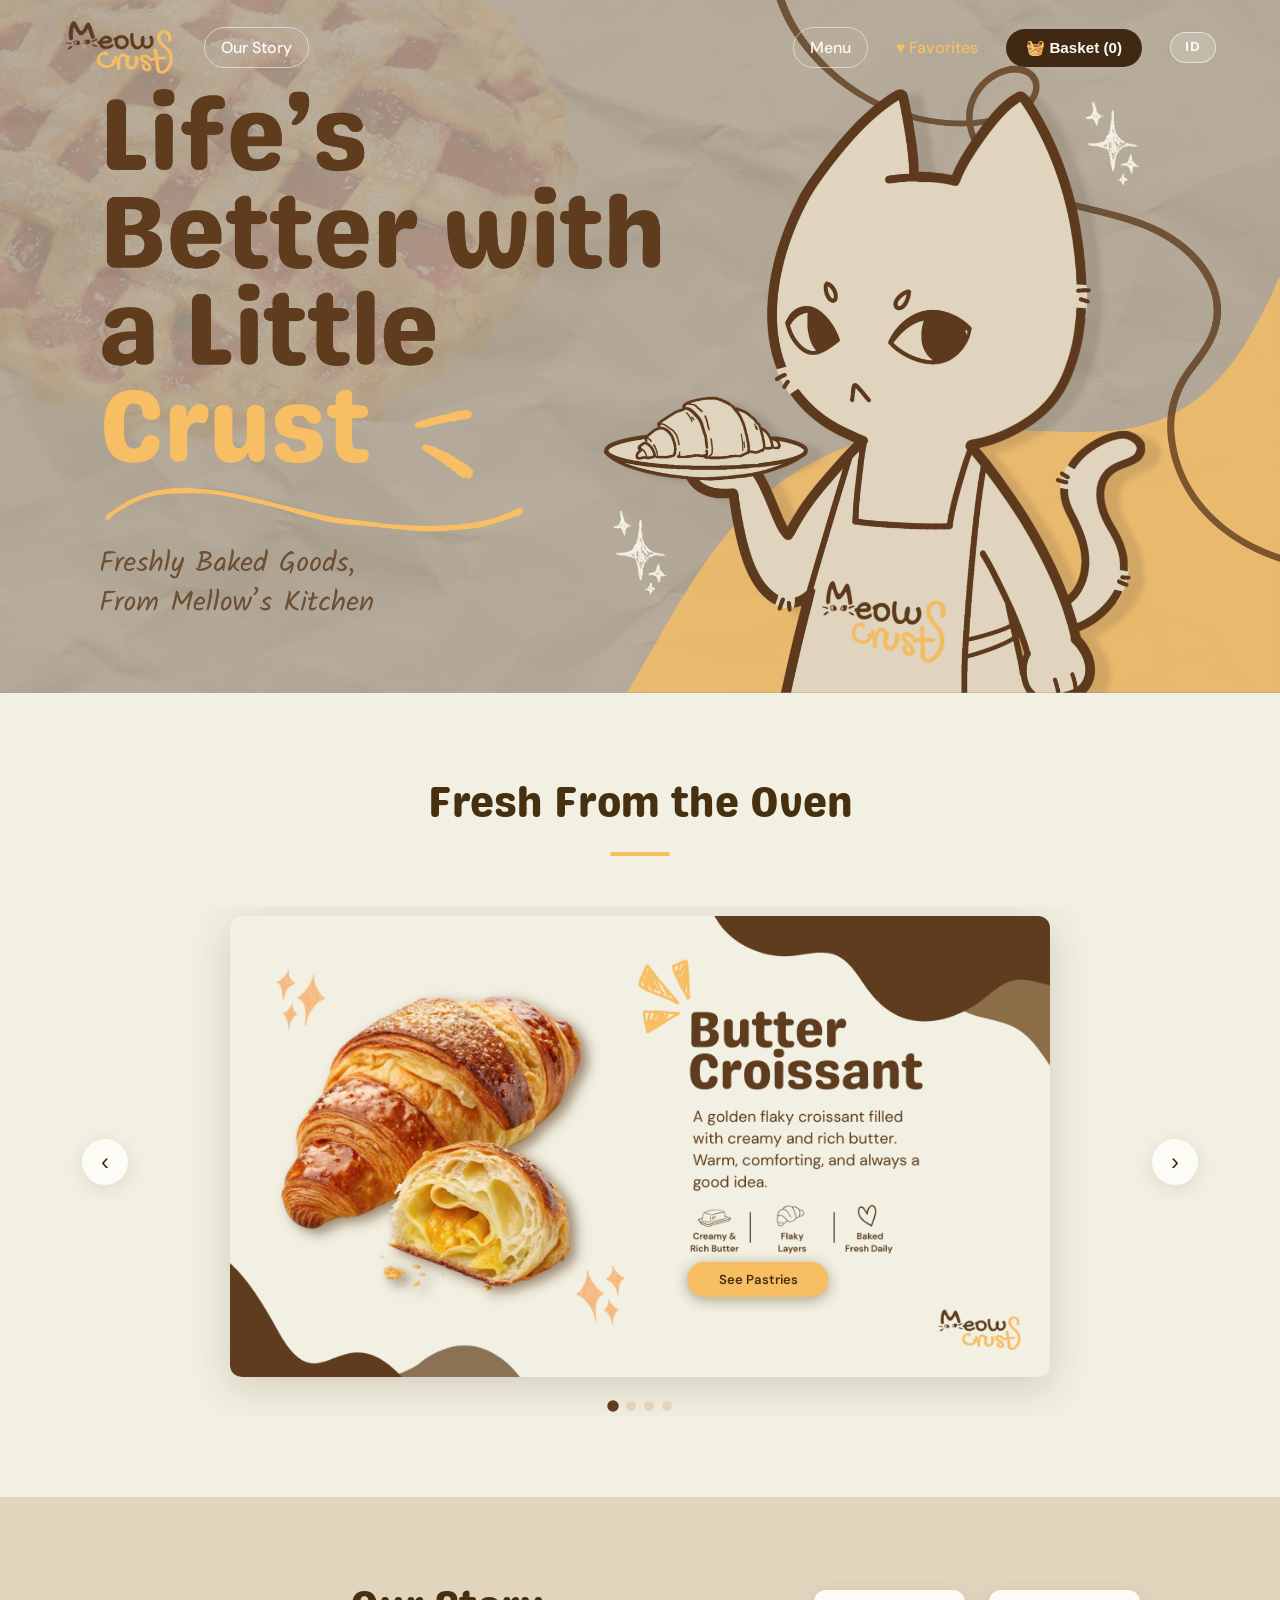
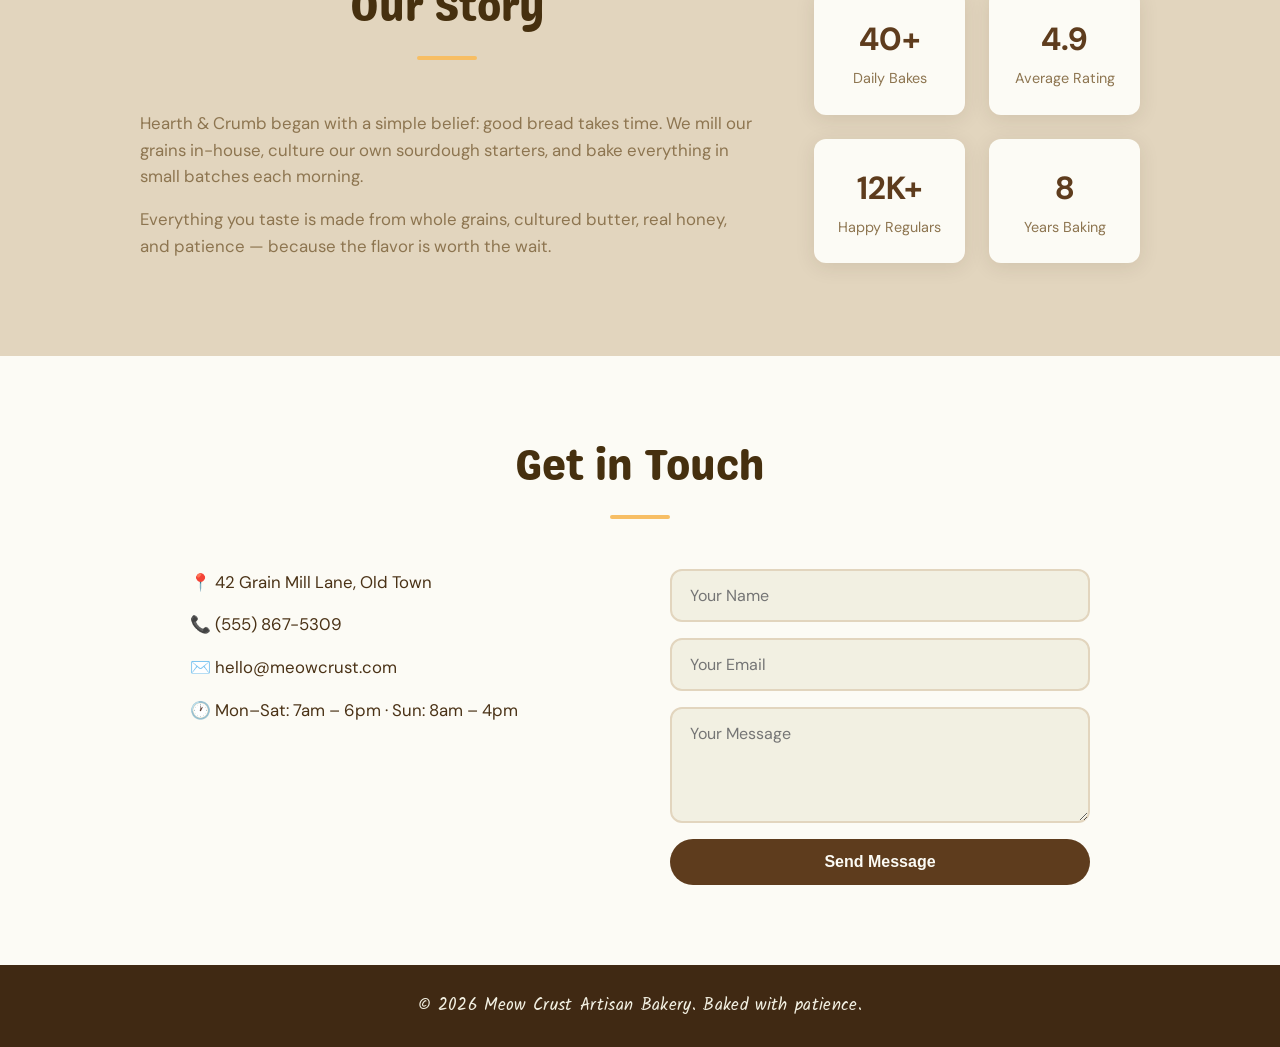
==== commit d627951e: "first commit" ====
--- a/index.html
+++ b/index.html
@@ -4,7 +4,6 @@
   <meta charset="UTF-8" />
   <meta name="viewport" content="width=device-width, initial-scale=1.0" />
   <title>Meow Crust — Artisan Bakery</title>
-  <script>document.documentElement.classList.add('js');</script>
   <link rel="preconnect" href="https://fonts.googleapis.com" />
   <link rel="preconnect" href="https://fonts.gstatic.com" crossorigin />
   <link href="https://fonts.googleapis.com/css2?family=DM+Sans:opsz@9..40&family=Kalam:wght@300;400;700&display=swap" rel="stylesheet" />
@@ -35,8 +34,8 @@
 
   <!-- SPOTLIGHT SLIDESHOW -->
   <section id="spotlight" class="section slideshow-section">
-    <h2 class="section-title reveal" data-i18n="spotTitle">Fresh From the Oven</h2>
-    <div class="slideshow reveal" id="slideshow">
+    <h2 class="section-title" data-i18n="spotTitle">Fresh From the Oven</h2>
+    <div class="slideshow" id="slideshow">
       <button class="slide-arrow" id="slidePrev" aria-label="Previous">&lsaquo;</button>
       <div class="slideshow-track" id="slideshowTrack"></div>
       <button class="slide-arrow slide-arrow-next" id="slideNext" aria-label="Next">&rsaquo;</button>
@@ -45,36 +44,28 @@
 
   <!-- ABOUT -->
   <section id="about" class="section about-section">
-    <div class="about-content reveal">
-      <!-- LEFT: new artwork goes in this container (drop an <img> in here) -->
-      <div class="about-art">
-        <span class="about-art-hint">Artwork</span>
-      </div>
+    <div class="about-content">
       <div class="about-text">
         <h2 class="section-title" data-i18n="aboutTitle">Our Story</h2>
-        <p data-i18n="aboutP1">Meow Crust began with a simple belief: good bread takes time. We mill our grains in-house, culture our own sourdough starters, and bake everything in small batches each morning.</p>
+        <p data-i18n="aboutP1">Hearth &amp; Crumb began with a simple belief: good bread takes time. We mill our grains in-house, culture our own sourdough starters, and bake everything in small batches each morning.</p>
         <p data-i18n="aboutP2">Everything you taste is made from whole grains, cultured butter, real honey, and patience — because the flavor is worth the wait.</p>
-        <div class="about-stats">
-          <div class="stat">
-            <svg class="stat-icon" viewBox="0 0 24 24" fill="none" stroke="currentColor" stroke-width="2" stroke-linecap="round" stroke-linejoin="round" aria-hidden="true"><path d="M4 10c0-3.6 3.6-6 8-6s8 2.4 8 6v7a2 2 0 0 1-2 2H6a2 2 0 0 1-2-2v-7z"/><path d="M4 10h16"/><path d="M9 6.5 11 8.5"/><path d="M14 6.5 16 8.5"/></svg>
-            <span class="stat-number">40+</span>
-            <span class="stat-label" data-i18n="stat1">Daily Bakes</span>
-          </div>
-          <div class="stat">
-            <svg class="stat-icon" viewBox="0 0 24 24" fill="none" stroke="currentColor" stroke-width="2" stroke-linecap="round" stroke-linejoin="round" aria-hidden="true"><path d="M12 3l2.7 5.8 6.3.7-4.7 4.3 1.3 6.2-5.6-3.2-5.6 3.2 1.3-6.2L3 9.5l6.3-.7L12 3z"/></svg>
-            <span class="stat-number">4.9</span>
-            <span class="stat-label" data-i18n="stat2">Average Rating</span>
-          </div>
-          <div class="stat">
-            <svg class="stat-icon" viewBox="0 0 24 24" fill="none" stroke="currentColor" stroke-width="2" stroke-linecap="round" stroke-linejoin="round" aria-hidden="true"><path d="M12 12.5c2.5 0 4.5 1.6 4.5 3.8 0 1.9-1.6 3.2-4.5 3.2s-4.5-1.3-4.5-3.2c0-2.2 2-3.8 4.5-3.8z"/><circle cx="7" cy="9.5" r="1.5"/><circle cx="10.5" cy="7.4" r="1.5"/><circle cx="13.5" cy="7.4" r="1.5"/><circle cx="17" cy="9.5" r="1.5"/></svg>
-            <span class="stat-number">12K+</span>
-            <span class="stat-label" data-i18n="stat3">Happy Regulars</span>
-          </div>
-          <div class="stat">
-            <svg class="stat-icon" viewBox="0 0 24 24" fill="none" stroke="currentColor" stroke-width="2" stroke-linecap="round" stroke-linejoin="round" aria-hidden="true"><path d="M12 21s-8-5.3-8-11a4.5 4.5 0 0 1 8-2.7A4.5 4.5 0 0 1 20 10c0 5.7-8 11-8 11z"/></svg>
-            <span class="stat-number">8</span>
-            <span class="stat-label" data-i18n="stat4">Years Baking</span>
-          </div>
+      </div>
+      <div class="about-stats">
+        <div class="stat">
+          <span class="stat-number">40+</span>
+          <span class="stat-label" data-i18n="stat1">Daily Bakes</span>
+        </div>
+        <div class="stat">
+          <span class="stat-number">4.9</span>
+          <span class="stat-label" data-i18n="stat2">Average Rating</span>
+        </div>
+        <div class="stat">
+          <span class="stat-number">12K+</span>
+          <span class="stat-label" data-i18n="stat3">Happy Regulars</span>
+        </div>
+        <div class="stat">
+          <span class="stat-number">8</span>
+          <span class="stat-label" data-i18n="stat4">Years Baking</span>
         </div>
       </div>
     </div>
@@ -82,9 +73,8 @@
 
   <!-- CONTACT -->
   <section id="contact" class="section contact-section">
-    <div class="float-paws" aria-hidden="true"></div>
-    <h2 class="section-title reveal" data-i18n="contactTitle">Get in Touch</h2>
-    <div class="contact-grid reveal">
+    <h2 class="section-title" data-i18n="contactTitle">Get in Touch</h2>
+    <div class="contact-grid">
       <div class="contact-info">
         <p data-i18n="contactAddr"><strong>📍</strong> 42 Grain Mill Lane, Old Town</p>
         <p data-i18n="contactPhone"><strong>📞</strong> (555) 867-5309</p>
@@ -119,7 +109,7 @@
 
   <!-- FOOTER -->
   <footer>
-    <p data-i18n="footerCopy" style="opacity: 0.5;">&copy; 2026 Meow Crust Artisan Bakery. Baked with patience.</p>
+    <p data-i18n="footerCopy">&copy; 2026 Meow Crust Artisan Bakery. Baked with patience.</p>
   </footer>
 
   <script src="script.js"></script>
--- a/styles.css
+++ b/styles.css
@@ -22,10 +22,11 @@
   --primary-dark: #46300F;   /* deep coffee */
   --secondary: #402913;      /* very dark coffee (footer, veil, overlays) */
   --accent: #F7BE64;         /* bunny yellow */
+  --sage: #5E3C1D;           /* second ring tone for the loading spinner */
   --bg: #F2F0E2;            /* cream white (dominant, 60%) */
   --bg-alt: #E2D5BE;       /* wheat beige (30%) */
   --text: #4A3216;          /* coffee ink */
-  --text-light: #6B5433;   /* muted wheat-brown (darkened for AA contrast on cream/white/wheat) */
+  --text-light: #8D7550;   /* muted wheat-brown */
   --white: #FCFBF5;        /* cream-white surface lift */
   --shadow: 0 4px 20px rgba(62,42,21,0.10);
   --shadow-lg: 0 10px 40px rgba(62,42,21,0.18);
@@ -96,7 +97,7 @@
 .btn {
   display: inline-block;
   padding: 14px 32px;
-  border-radius: 999px;
+  border-radius: 30px;
   font-weight: 600;
   font-size: 1rem;
   cursor: pointer;
@@ -162,11 +163,8 @@
   color: var(--primary-dark);
 }
 
-/* All nav links (home + menu, every navbar state) are plain Coffee Brown
-   links — no pills. The Bunny Yellow sweep (.nav-link::after) is the
-   hover affordance on every link. */
 .navbar.navbar-solid .nav-link {
-  color: var(--primary);
+  color: var(--text);
 }
 
 .navbar.navbar-solid .nav-link:hover {
@@ -174,7 +172,7 @@
 }
 
 .navbar.navbar-solid .nav-link::after {
-  background: var(--accent);
+  background: var(--primary);
 }
 
 .logo {
@@ -204,19 +202,17 @@
 
 .nav-link {
   font-weight: 500;
-  color: var(--primary);
+  color: var(--white);
   position: relative;
   transition: var(--transition);
 }
 
-/* Home page, BEFORE scrolling (transparent navbar over the hero): the
-   "Our Story", "Menu" and "Favorites" links are Bunny Yellow.
-   - :not(.navbar-solid)  -> excludes the menu page (its nav is .navbar-solid)
-   - :not(.scrolled)      -> pre-scroll only; once scrolled the solid
-                             navbar kicks in and links fall back to Coffee Brown.
-   The hover underline (.nav-link::after) is already Bunny Yellow globally. */
-.navbar:not(.navbar-solid):not(.scrolled) .nav-link {
-  color: var(--accent);
+.navbar.scrolled .nav-link {
+  color: var(--text);
+}
+
+.navbar.scrolled .nav-link.nav-menu {
+  border-color: rgba(94, 60, 29, 0.45);
 }
 
 .nav-link::after {
@@ -234,6 +230,11 @@
   color: var(--primary);
 }
 
+/* White-ish hover while the navbar is transparent over the hero */
+.navbar:not(.scrolled) .nav-link:hover {
+  color: var(--accent);
+}
+
 .nav-link:hover::after {
   width: 100%;
 }
@@ -243,7 +244,7 @@
   color: var(--white);
   border: none;
   padding: 10px 20px;
-  border-radius: 999px;
+  border-radius: 25px;
   cursor: pointer;
   font-size: 0.95rem;
   font-weight: 600;
@@ -260,7 +261,7 @@
   color: var(--white);
   border: 1.5px solid rgba(252, 251, 245, 0.6);
   padding: 8px 13px;
-  border-radius: 999px;
+  border-radius: 25px;
   cursor: pointer;
   font-size: 0.8rem;
   font-weight: 700;
@@ -293,38 +294,15 @@
 
 /* ===== HERO ===== */
 .hero {
-  position: relative; /* anchor for the torn-paper ::after strip at the hero's bottom */
   min-height: auto;
-  aspect-ratio: 24 / 12; /* match the 2400x1200 image — display follows the image, never stretches it */
+  aspect-ratio: 24 / 13; /* match the 2400x1300 image — display follows the image, never stretches it */
   display: flex;
   align-items: center;
   justify-content: center;
   text-align: center;
-  background: url('assets/hero.jpg') center / cover no-repeat;
+  background: url('assets/hero.png') center / cover no-repeat;
   color: var(--white);
   padding: 0 5%;
-}
-
-/* Indonesian hero: swap in the translated artwork. Toggled by the i18n system
-   via .hero-id on the <section class="hero">. Same 2400x1200 true size —
-   identical 24/12 ratio, so no stretching. English keeps assets/hero.jpg. */
-.hero.hero-id {
-  background-image: url('assets/hero-id.jpg');
-}
-
-/* Hand-torn paper strip across the hero's bottom edge. Cream (--bg) fill so the
-   next section reads as the next sheet of paper showing through; the ragged peaks
-   pull back to let a sliver of hero artwork show, mimicking torn fibres.
-   Sits above the background (z:1) but below nav/overlays. Works over EN + ID art. */
-.hero::after {
-  content: "";
-  position: absolute;
-  left: 0;
-  right: 0;
-  bottom: -16px;
-  height: 76px;
-  z-index: 1;
-  background: url("data:image/svg+xml,%3Csvg xmlns='http://www.w3.org/2000/svg' width='1440' height='48' viewBox='0 0 1440 48' preserveAspectRatio='none'%3E%3Cpath d='M0,48 L0,32 C150,22 260,41 400,31 C500,24 560,43 680,34 C760,27 830,20 930,32 C1020,42 1100,26 1210,35 C1290,43 1370,27 1440,31 L1440,48 Z' fill='%23F2F0E2'/%3E%3C/svg%3E") bottom center / 100% 100% no-repeat;
 }
 
 .hero-eyebrow {
@@ -337,7 +315,7 @@
   background: rgba(247,190,100,0.18);
   border: 1px solid rgba(247,190,100,0.5);
   padding: 6px 16px;
-  border-radius: 999px;
+  border-radius: 20px;
   margin-bottom: 18px;
   text-shadow: 0 1px 6px rgba(64,41,19,0.6);
 }
@@ -374,7 +352,7 @@
   background: var(--white);
   border: 2px solid var(--bg-alt);
   padding: 8px 22px;
-  border-radius: 999px;
+  border-radius: 25px;
   cursor: pointer;
   font-weight: 600;
   color: var(--text);
@@ -461,7 +439,15 @@
   100% { transform: scale(1.12); }
 }
 
-/* "♥ Favorites" is now treated like the other nav links (no accent color) */
+/* "♥ Favorites" nav link stands out in the accent color */
+.nav-link.nav-fav {
+  color: var(--accent);
+}
+
+.navbar.scrolled .nav-fav,
+.navbar.navbar-solid .nav-fav {
+  color: var(--primary-dark);
+}
 
 .menu-item-img img {
   width: 100%;
@@ -482,19 +468,9 @@
 }
 
 .menu-item-body h3 {
-  font-size: 1.3rem;
+  font-size: 1.15rem;
   color: var(--secondary);
   margin-bottom: 6px;
-}
-
-/* Urgency indicator — "Only X left in stock" (hardcoded for low-stock items).
-   Dark red, DM Sans; sized between the description (0.88rem) and the price (1.15rem). */
-.menu-item-body .stock-note {
-  color: #C62828;
-  font-family: var(--font-body);
-  font-size: 0.9rem;
-  font-weight: 600;
-  margin: 0 0 6px;
 }
 
 .menu-item-body .description {
@@ -511,7 +487,7 @@
 }
 
 .price {
-  font-size: 1.15rem;
+  font-size: 1.3rem;
   font-weight: 700;
   color: var(--primary);
 }
@@ -521,7 +497,7 @@
   color: var(--white);
   border: none;
   padding: 8px 18px;
-  border-radius: 999px;
+  border-radius: 20px;
   cursor: pointer;
   font-weight: 600;
   font-size: 0.9rem;
@@ -532,170 +508,39 @@
   background: var(--primary-dark);
 }
 
-/* Two buttons on the right of the card footer: Details (outline) + Add to Basket (solid).
-   Details sits to the LEFT of Add to Basket, styled to match the add-to-cart button. */
-.menu-item-actions {
-  display: flex;
-  align-items: center;
-  gap: 8px;
-}
-
-.details-btn {
-  background: var(--white);
-  color: var(--primary);
-  border: 2px solid var(--primary);
-  padding: 6px 16px;
-  border-radius: 999px;
-  cursor: pointer;
-  font-weight: 600;
-  font-size: 0.9rem;
-  transition: var(--transition);
-}
-
-.details-btn:hover {
-  background: var(--primary);
-  color: var(--white);
-}
-
-/* ===== DETAILS MODAL ===== */
-/* Reuses .modal-overlay + .modal for the dimmed backdrop, pop-in, and sizing.
-   Title in Genty Sans, centered; all other text in DM Sans. */
-.details-modal {
-  max-width: 460px;
-}
-
-.details-modal .modal-header h2 {
-  font-family: var(--font-heading); /* Genty Sans */
-  font-weight: 400;
-  text-align: center;
-}
-
-.details-body {
-  padding: 20px 28px;
-  font-family: var(--font-body); /* DM Sans */
-}
-
-.details-row {
-  font-size: 0.98rem;
-  color: var(--text);
-  margin-bottom: 14px;
-  line-height: 1.5;
-}
-
-.details-row .details-label {
-  font-weight: 700;
-  color: var(--secondary);
-}
-
 /* ===== ABOUT ===== */
 .about-section {
-  position: relative; /* anchor for the torn-paper ::before (top) and ::after (bottom) */
-  background: var(--bg-alt) url('assets/about-bg.png') center / auto no-repeat;
-}
-
-/* ===== HAND-TORN PAPER EDGES — "Our Story" (#about), main page only =====
-   Paper-like shape: broad soft waves broken by a few thin sharp spikes,
-   varied depth and rhythm. Top and bottom use two DIFFERENT jag patterns
-   so they don't read as copy-pasted.
-   ::before hangs a cream (#F2F0E2, the "Fresh From the Oven" sheet above)
-   tear down through the top edge; ::after lifts a warm-white (#FCFBF5,
-   the "Get in Touch" sheet below) tear up through the bottom edge — each
-   colored to the section BEYOND the tear, so it looks like the next sheet
-   of paper showing through. .about-section only exists in index.html,
-   so the menu page is untouched. */
-.about-section::before {
-  content: "";
-  position: absolute;
-  left: 0;
-  right: 0;
-  top: -16px;
-  height: 76px;
-  z-index: 1;
-  background: url("data:image/svg+xml,%3Csvg xmlns='http://www.w3.org/2000/svg' width='1440' height='48' viewBox='0 0 1440 48' preserveAspectRatio='none'%3E%3Cpath d='M0,0 L0,25 C5,25 8,25 13,25 C20,25 22,23 29,23 C35,23 37,22 43,22 C50,22 53,22 60,22 C65,22 68,22 73,22 C79,22 81,22 87,22 C94,22 97,22 104,22 C109,22 112,24 117,24 C125,24 128,24 136,24 C144,24 148,27 156,27 C166,27 169,29 179,29 C187,29 190,29 198,29 C206,29 210,30 218,30 C227,30 231,32 240,32 C248,32 251,31 259,31 C267,31 270,31 278,31 C286,31 289,31 297,31 C306,31 310,30 319,30 C324,30 326,29 331,29 C338,29 341,29 348,29 C353,29 355,29 360,29 C366,29 369,28 375,28 C384,28 388,26 397,26 C402,26 404,23 409,23 C419,23 423,21 433,21 C442,21 445,22 454,22 C460,22 463,22 469,22 C474,22 476,22 481,22 C489,22 492,22 500,22 C507,22 509,22 516,22 C521,22 524,24 529,24 C538,24 542,26 551,26 C559,26 563,27 571,27 C577,27 580,27 586,27 C593,27 595,28 602,28 C609,28 611,29 618,29 C626,29 629,30 637,30 C643,30 646,30 652,30 C659,30 662,32 669,32 C677,32 679,31 687,31 C692,31 693,32 698,32 C704,32 706,31 712,31 C720,31 723,28 731,28 C738,28 741,26 748,26 C756,26 758,25 766,25 C774,25 777,25 785,25 C795,25 798,24 808,24 C815,24 817,22 824,22 C830,22 833,22 839,22 C848,22 851,23 860,23 C866,23 868,22 874,22 C880,22 883,24 889,24 C895,24 898,24 904,24 C911,24 914,27 921,27 C930,27 934,29 943,29 C949,29 952,29 958,29 C967,29 970,29 979,29 C985,29 988,30 994,30 C1001,30 1004,31 1011,31 C1017,31 1020,32 1026,32 C1034,32 1037,31 1045,31 C1054,31 1057,32 1066,32 C1076,32 1079,29 1089,29 C1099,29 1103,29 1113,29 C1118,29 1121,26 1126,26 C1134,26 1137,24 1145,24 C1151,24 1153,23 1159,23 C1166,23 1168,23 1175,23 C1180,23 1182,22 1187,22 C1194,22 1197,23 1204,23 C1211,23 1214,22 1221,22 C1229,22 1231,22 1239,22 C1246,22 1249,21 1256,21 C1262,21 1265,23 1271,23 C1276,23 1279,25 1284,25 C1294,25 1297,25 1307,25 C1315,25 1319,27 1327,27 C1335,27 1339,29 1347,29 C1356,29 1359,29 1368,29 C1377,29 1380,30 1389,30 C1394,30 1397,32 1402,32 C1411,32 1414,32 1423,32 C1430,32 1433,32 1440,32 L1440,0 Z' fill='%23F2F0E2'/%3E%3C/svg%3E") top center / 100% 100% no-repeat;
-
-}
-
-.about-section::after {
-  content: "";
-  position: absolute;
-  left: 0;
-  right: 0;
-  bottom: -16px;
-  height: 76px;
-  z-index: 1;
-  background: url("data:image/svg+xml,%3Csvg xmlns='http://www.w3.org/2000/svg' width='1440' height='48' viewBox='0 0 1440 48' preserveAspectRatio='none'%3E%3Cpath d='M0,48 L0,23 C7,23 10,22 17,22 C25,22 27,22 35,22 C41,22 44,22 50,22 C57,22 59,22 66,22 C72,22 75,22 81,22 C86,22 89,24 94,24 C101,24 104,25 111,25 C119,25 123,24 131,24 C140,24 144,27 153,27 C163,27 166,30 176,30 C183,30 185,31 192,31 C198,31 200,32 206,32 C215,32 219,34 228,34 C237,34 241,33 250,33 C255,33 256,34 261,34 C268,34 271,33 278,33 C283,33 285,34 290,34 C298,34 302,33 310,33 C316,33 319,33 325,33 C331,33 334,30 340,30 C349,30 353,28 362,28 C370,28 373,26 381,26 C387,26 389,25 395,25 C403,25 405,23 413,23 C421,23 423,23 431,23 C436,23 439,22 444,22 C449,22 452,22 457,22 C466,22 470,22 479,22 C486,22 489,22 496,22 C505,22 509,23 518,23 C526,23 530,25 538,25 C545,25 547,27 554,27 C560,27 563,29 569,29 C576,29 578,31 585,31 C590,31 593,33 598,33 C603,33 606,34 611,34 C617,34 620,34 626,34 C635,34 639,35 648,35 C656,35 660,34 668,34 C678,34 682,33 692,33 C701,33 705,31 714,31 C719,31 721,32 726,32 C731,32 734,28 739,28 C746,28 748,26 755,26 C763,26 765,25 773,25 C778,25 781,24 786,24 C791,24 794,22 799,22 C809,22 812,22 822,22 C830,22 834,22 842,22 C847,22 850,22 855,22 C864,22 868,22 877,22 C882,22 885,22 890,22 C897,22 900,23 907,23 C915,23 919,26 927,26 C936,26 940,29 949,29 C954,29 957,31 962,31 C970,31 972,31 980,31 C989,31 993,34 1002,34 C1007,34 1009,34 1014,34 C1022,34 1025,35 1033,35 C1043,35 1046,35 1056,35 C1066,35 1069,33 1079,33 C1088,33 1092,32 1101,32 C1108,32 1110,32 1117,32 C1123,32 1126,29 1132,29 C1142,29 1145,27 1155,27 C1164,27 1167,25 1176,25 C1184,25 1187,22 1195,22 C1201,22 1203,22 1209,22 C1217,22 1221,22 1229,22 C1234,22 1235,22 1240,22 C1245,22 1247,22 1252,22 C1257,22 1259,22 1264,22 C1272,22 1276,22 1284,22 C1289,22 1291,25 1296,25 C1304,25 1306,27 1314,27 C1322,27 1325,27 1333,27 C1338,27 1341,29 1346,29 C1353,29 1356,30 1363,30 C1372,30 1376,32 1385,32 C1395,32 1398,34 1408,34 C1416,34 1420,35 1428,35 C1433,35 1435,34 1440,34 L1440,48 Z' fill='%23FCFBF5'/%3E%3C/svg%3E") bottom center / 100% 100% no-repeat;
-
+  background: var(--bg-alt);
 }
 
 .about-content {
   display: flex;
   align-items: center;
   gap: 60px;
-  max-width: 1200px;
+  max-width: 1000px;
   margin: 0 auto;
 }
 
-/* LEFT: container for the new artwork — 40% column. Drop an <img> in here.
-   Until the art is added, shows a light dashed placeholder so the slot is obvious. */
-.about-art {
-  flex: 0 0 40%;
-  display: flex;
-  align-items: center;
-  justify-content: center;
-  min-height: 420px;
-  border: 2px dashed rgba(94, 60, 29, 0.35);
-  border-radius: var(--radius);
-  background: rgba(255, 255, 255, 0.4);
-  overflow: hidden;
-}
-
-.about-art img {
-  width: 100%;
-  height: 100%;
-  object-fit: cover;
-  display: block;
-}
-
-.about-art-hint {
-  font-family: var(--font-hand);
-  color: var(--text-light);
-  font-size: 1.1rem;
-  opacity: 0.7;
-}
-
-/* RIGHT: 60% column. Title + paragraphs + stats, all center-aligned. */
 .about-text {
   flex: 1;
-  text-align: center;
 }
 
 .about-text p {
   margin-bottom: 16px;
-  color: var(--text);
+  color: var(--text-light);
   font-size: 1.05rem;
 }
 
-/* Single row of four stat boxes (was 2x2) */
 .about-stats {
   display: grid;
-  grid-template-columns: repeat(4, 1fr);
-  gap: 16px;
-  margin-top: 24px;
-}
-
-/* Bunny-yellow line icon above each stat number */
-.stat-icon {
-  display: block;
-  width: 42px;
-  height: 42px;
-  margin: 0 auto 10px;
-  color: var(--accent); /* #F7BE64 */
+  grid-template-columns: 1fr 1fr;
+  gap: 24px;
 }
 
 .stat {
   background: var(--white);
   border-radius: var(--radius);
-  padding: 20px 14px;
+  padding: 24px;
   text-align: center;
   box-shadow: var(--shadow);
 }
@@ -714,66 +559,15 @@
 
 /* ===== CONTACT ===== */
 .contact-section {
-  position: relative; /* anchor for the floating paw layer */
-  overflow: hidden;    /* clip paws so they don't spill into neighboring sections */
   background: var(--white);
 }
 
-/* Floating cat-paw layer — decorative only, sits BEHIND the text. JS (initFloatPaws)
-   spawns .float-paw spans here; each drifts upward on its own delay and fades in
-   from the bottom, then out at the top (soft loop). Hidden entirely when
-   prefers-reduced-motion is set (see @media below) and in the reduced-motion JS guard. */
-.float-paws {
-  position: absolute;
-  inset: 0;
-  overflow: hidden;
-  pointer-events: none;
-  z-index: 0;
-}
-
-.float-paw {
-  position: absolute;
-  bottom: -8%;
-  width: 46px;
-  height: 46px;
-  opacity: 0;
-  background: url('assets/float-cat-paw.png') center / contain no-repeat;
-  will-change: transform, opacity;
-  animation: pawFloat linear infinite;
-}
-
-/* Paws rise to ~80% of the section, then dissolve out fast.
-   Travel distance is set by JS (--paw-travel = -80% of the section's
-   measured height, in px) so the rise covers the same relative distance
-   on any screen. Opacity holds, then fades during the final ~12% of the
-   loop; with the 8–11s durations JS assigns that fade is under 2s per paw.
-   Both ends are opacity:0 so the loop reset is invisible. */
-@keyframes pawFloat {
-  0%   { opacity: 0; transform: translateY(0) rotate(var(--rot, -8deg)); }
-  15%  { opacity: 0.5; }
-  88%  { opacity: 0.5; }
-  100% { opacity: 0; transform: translateY(var(--paw-travel, -32vh)) rotate(var(--rot, -8deg)); }
-}
-
-/* No decorative motion: hide the whole layer. */
-@media (prefers-reduced-motion: reduce) {
-  .float-paws { display: none; }
-}
-
 .contact-grid {
-  position: relative;
-  z-index: 1; /* above the decorative paw layer */
   display: grid;
   grid-template-columns: 1fr 1fr;
   gap: 60px;
   max-width: 900px;
   margin: 0 auto;
-}
-
-/* The section title is a static direct child, so lift it above the paws too */
-.contact-section > .section-title {
-  position: relative;
-  z-index: 1;
 }
 
 .contact-info p {
@@ -867,14 +661,13 @@
 .cart-items {
   flex: 1;
   overflow-y: auto;
-  padding: 12px 28px;
+  padding: 20px 28px;
 }
 
 .cart-item {
   display: flex;
   justify-content: space-between;
-  align-items: flex-start;
-  gap: 12px;
+  align-items: center;
   padding: 12px 0;
   border-bottom: 1px solid var(--bg-alt);
 }
@@ -883,104 +676,65 @@
   border-bottom: none;
 }
 
-/* left column: name (on top, slightly bigger), unit price, then quantity */
-.cart-item-info {
-  display: flex;
-  flex-direction: column;
-  gap: 0; /* name + price read as one group */
-  align-items: flex-start;
-}
-
 .cart-item-info h4 {
-  font-size: 1.1rem;
+  font-size: 0.95rem;
   color: var(--secondary);
 }
 
 .cart-item-info span {
   font-size: 0.85rem;
   color: var(--text-light);
-  margin-bottom: 18px; /* more space between the price and the qty pill below */
-}
-
-/* quantity control: [−] [number] [+] — every element locked to the same 26px height
-   and flex-centered, so the −, number, and + stay visually on one line by construction */
-.cart-qty {
-  display: flex;
-  align-items: center;
-  gap: 10px;
-  margin-bottom: 0;
-}
-
-.cart-qty-btn {
+}
+
+.cart-item-remove {
+  background: none;
+  border: none;
+  color: var(--accent);
+  cursor: pointer;
+  font-size: 1.2rem;
+  transition: var(--transition);
+}
+
+.cart-item-remove:hover {
+  transform: scale(1.2);
+}
+
+.cart-item-qty {
+  display: flex;
+  align-items: center;
+  gap: 6px;
+  margin-right: 10px;
+}
+
+.qty-btn {
   width: 26px;
   height: 26px;
   border-radius: 50%;
   border: 1.5px solid var(--bg-alt);
-  background: var(--bg-alt);
-  color: var(--primary-dark);
+  background: var(--white);
+  color: var(--secondary);
   font-size: 1rem;
   line-height: 1;
   cursor: pointer;
   display: flex;
   align-items: center;
   justify-content: center;
+  transition: var(--transition);
   padding: 0;
-  transition: var(--transition);
-}
-
-.cart-qty-btn:hover {
+}
+
+.qty-btn:hover {
   border-color: var(--primary);
   background: var(--primary);
   color: var(--white);
 }
 
-/* double selector on purpose: the value is a <span>, so the broader
-   ".cart-item-info span" rule (0.85rem / muted color / 8px bottom margin) would
-   otherwise override these — ".cart-qty .cart-qty-val" beats it */
-.cart-qty .cart-qty-val {
-  width: 34px;
-  height: 26px;
-  display: flex;
-  align-items: center;
-  justify-content: center;
+.qty-num {
+  min-width: 22px;
   text-align: center;
-  line-height: 1;
-  font-size: 1rem;
   font-weight: 700;
   color: var(--primary-dark);
-  margin-bottom: 0;
-}
-
-/* right column: "x" stays in the top-right corner; the item's total is pushed to
-   the bottom of the row */
-.cart-item-side {
-  display: flex;
-  flex-direction: column;
-  align-self: stretch;
-  justify-content: space-between;
-}
-
-.cart-item-remove {
-  background: none;
-  border: none;
-  color: var(--primary);
-  cursor: pointer;
-  font-size: 1.2rem;
-  transition: var(--transition);
-  align-self: flex-end; /* top-right corner */
-}
-
-.cart-item-remove:hover {
-  transform: scale(1.2);
-  color: var(--primary-dark);
-}
-
-.cart-item-line-total {
-  font-size: 1rem;
-  font-weight: 700;
-  color: var(--primary-dark);
-  align-self: flex-start;
-  margin-left: -90px; /* nudge further left */
+  font-size: 0.95rem;
 }
 
 .cart-footer {
@@ -1055,7 +809,7 @@
   background: var(--primary);
   color: var(--white);
   font-weight: 600;
-  border-radius: 999px;
+  border-radius: 25px;
   transition: var(--transition);
 }
 
@@ -1070,53 +824,10 @@
 }
 
 /* ===== MENU SEARCH ===== */
-/* Section rhythm: 50px below the block, matching .section-title */
 .menu-search {
   position: relative;
   max-width: 560px;
-  margin: 0 auto 50px;
-}
-
-/* ===== MOBILE CATEGORY CHIPS (menu page) =====
-   Visible ONLY at <=768px, where the top-nav category links are hidden.
-   Keeps phones from dead-ending on the menu page (no way to switch
-   category or reach "All"). */
-.menu-cat-chips {
-  display: none;
-}
-
-@media (max-width: 768px) {
-  .menu-cat-chips {
-    display: flex;
-    flex-wrap: wrap;
-    justify-content: center;
-    gap: 10px;
-    margin-bottom: 40px;
-  }
-}
-
-.cat-chip {
-  background: var(--white);
-  border: 1.5px solid var(--bg-alt);
-  color: var(--text);
-  padding: 8px 16px;
-  border-radius: 999px;
-  font-family: inherit;
-  font-size: 0.9rem;
-  font-weight: 600;
-  cursor: pointer;
-  transition: var(--transition);
-}
-
-.cat-chip:hover {
-  border-color: var(--primary);
-  color: var(--primary);
-}
-
-.cat-chip.active {
-  background: var(--primary);
-  border-color: var(--primary);
-  color: var(--white);
+  margin: 0 auto 36px;
 }
 
 .menu-search-icon {
@@ -1137,7 +848,7 @@
   color: var(--text);
   background: var(--white);
   border: 1.5px solid var(--bg-alt);
-  border-radius: 999px;
+  border-radius: 30px;
   box-shadow: var(--shadow);
   outline: none;
   transition: border-color var(--transition), box-shadow var(--transition);
@@ -1148,6 +859,7 @@
 #menuSearch::placeholder {
   color: var(--primary);
   opacity: 0.65;
+  font-family: var(--font-hand);
 }
 
 #menuSearch:focus {
@@ -1160,8 +872,31 @@
   appearance: none;
 }
 
-/* Home navbar links are plain text with the Bunny Yellow underline sweep
-   (same treatment as every other nav link — no pills). */
+/* Single "Menu" link on the home navbar — gentle pill so it reads as the entry point */
+.nav-link.nav-menu {
+  padding: 7px 16px;
+  border: 1.5px solid rgba(252, 251, 245, 0.55);
+  border-radius: 999px;
+}
+
+.nav-link.nav-menu::after {
+  display: none; /* no underline sweep on a pill */
+}
+
+/* "Our Story" link sits right of the logo on the home navbar — same pill treatment */
+.nav-link.nav-story {
+  padding: 7px 16px;
+  border: 1.5px solid rgba(252, 251, 245, 0.55);
+  border-radius: 999px;
+}
+
+.nav-link.nav-story::after {
+  display: none;
+}
+
+.navbar.scrolled .nav-link.nav-story {
+  border-color: rgba(94, 60, 29, 0.45);
+}
 
 /* ===== WIDER NAV (category links) ===== */
 @media (max-width: 1200px) {
@@ -1214,7 +949,6 @@
 }
 
 .footer-block p {
-  font-family: var(--font-body); /* DM Sans — overrides the Kalam global footer p */
   font-size: 0.85rem;
   color: var(--bg);
   opacity: 0.85;
@@ -1262,85 +996,6 @@
   }
 }
 
-/* ===== STAT CARDS: gentle hover lift (Our Story) ===== */
-.stat {
-  transition: transform 0.25s ease, box-shadow 0.25s ease;
-}
-
-.stat:hover {
-  transform: scale(1.06);
-  box-shadow: var(--shadow-lg);
-}
-
-/* ===== MENU CARD ENTRANCE ===== */
-/* Staggered fade-up when the grid re-renders (filter/search). */
-.menu-item {
-  animation: cardIn 0.3s ease backwards;
-  /* index set inline via style="--i" in renderMenu() */
-  animation-delay: calc(var(--i, 0) * 45ms);
-}
-
-@keyframes cardIn {
-  from { opacity: 0; transform: translateY(12px); }
-  to   { opacity: 1; transform: translateY(0); }
-}
-
-/* ===== SCROLL-REVEAL (About / Contact) =====
-   The hidden state only applies when JS is on (html.js, set by the inline
-   script in index.html's <head>). .in is added by the IntersectionObserver.
-   Without JS the content is always visible. */
-.js .reveal {
-  opacity: 0;
-  transform: translateY(24px);
-  transition: opacity 0.6s ease, transform 0.6s ease;
-}
-
-.js .reveal.in {
-  opacity: 1;
-  transform: none;
-}
-
-/* ===== REDUCED MOTION: disable ALL decorative motion, keep content visible ===== */
-@media (prefers-reduced-motion: reduce) {
-  .menu-item {
-    animation: none;
-  }
-
-  .slide {
-    transition: none; /* slideshow still works, just doesn't glide */
-  }
-
-  .js .reveal,
-  .js .reveal.in {
-    opacity: 1;
-    transform: none;
-    transition: none;
-  }
-
-  .stat:hover {
-    transform: none;
-  }
-}
-
-/* ===== SLIDE CTA POSITION MAP (keep in sync with the artwork) =====
-   The full-bleed slides (.slide-full) overlay a real button ON TOP of a
-   pill baked into each 16:9 artwork. The pixel positions below are only
-   valid for the EXACT artwork files listed — swapping an image without
-   re-measuring will leave the button floating over nothing.
-
-   assets/slide-butter-croissant.png        → .cta-right   (left 64.4%, top 78.8%)
-   assets/slide-pretzel.png                → .cta-right   (left 64.4%, top 78.8%)
-   assets/slide-strawberry-cheesecake.png   → .cta-left    (left 14.8%, top 79.5%)
-   assets/slide-raspberry-pie.png          → .cta-left    (left 14.8%, top 79.5%)
-   assets/slide-butter-croissant-id.jpg    → .cta-right   (same position/size as English)
-   assets/slide-strawberry-cheesecake-id.jpg → .cta-left  (same position/size as English)
-   assets/slide-pretzel-id.jpg             → .cta-right   (same position/size as English)
-   assets/slide-raspberry-pie-id.jpg       → .cta-left    (same position/size as English)
-
-   To replace an asset: re-export it with the CTA pill in the same slot,
-   OR update the matching cta-right / cta-left values below.
-   Also keep the pill's outer size (17.24% x 7.41%) matched to the new art. */
-
 /* ===== RESPONSIVE ===== */
 @media (max-width: 768px) {
   .nav-link {
@@ -1353,16 +1008,6 @@
 
   .about-content {
     flex-direction: column;
-  }
-
-  .about-art {
-    flex: none;
-    width: 100%;
-    min-height: 280px;
-  }
-
-  .about-stats {
-    grid-template-columns: 1fr 1fr;
   }
 
   .contact-grid {
@@ -1419,7 +1064,7 @@
 
 .ship-option.active {
   border-color: var(--primary);
-  background: rgba(247,190,100,0.30); /* lighter shade of Bunny Yellow when picked */
+  background: rgba(247,190,100,0.12);
   box-shadow: var(--shadow);
   transform: translateY(-2px);
 }
@@ -1453,7 +1098,7 @@
 
 /* ===== SPOTLIGHT SLIDESHOW ===== */
 .slideshow-section {
-  background: var(--bg) url('assets/recommendation-bg.png') center / auto no-repeat;
+  background: var(--bg);
 }
 
 .slideshow {
@@ -1547,7 +1192,7 @@
   color: var(--primary);
   background: rgba(247,190,100,0.14);
   padding: 4px 14px;
-  border-radius: 999px;
+  border-radius: 20px;
 }
 
 .slide-body h3 {
@@ -1708,8 +1353,7 @@
 
 /* delivery mode: give the cat GIF more breathing room */
 #confirmOverlay.delivery .confirm-modal {
-  max-width: 616px; /* 560px +10% */
-  padding-top: 51px; /* top 48px + 3px */
+  max-width: 560px;
 }
 
 .confirm-modal .close-btn {
@@ -1720,7 +1364,6 @@
 }
 
 .confirm-card {
-  position: relative;
   display: flex;
   flex-direction: column;
   align-items: center;
@@ -1731,7 +1374,7 @@
 
 /* delivery mode: give the cat GIF more breathing room */
 #confirmOverlay.delivery .confirm-card {
-  max-width: 528px; /* 480px +10% */
+  max-width: 480px;
 }
 
 @keyframes confirmIn {
@@ -1748,6 +1391,7 @@
   justify-content: center;
   background: var(--white);
   border-radius: 14px;
+  box-shadow: var(--shadow-lg);
   overflow: hidden;
 }
 
@@ -1761,32 +1405,13 @@
 .confirm-logo[hidden],
 .confirm-cat[hidden] { display: none; }
 
-/* delivery confirmation: walking cat GIF (portrait 2:3 asset, carries its own caption) */
+/* delivery confirmation: walking cat GIF (transparent bg, carries its own caption) */
 .confirm-cat {
-  width: 396px;
-  height: 594px;
-  margin-left: 7px; /* nudge the gif slightly to the right (was 10px, -3px) */
-  margin-top: -70px; /* nudge the gif up */
+  width: 420px;
+  height: 420px;
   display: flex;
   align-items: center;
   justify-content: center;
-}
-
-/* floating cat paws inside the pickup confirmation popup: same effect/asset as the
-   "Get in Touch" section (JS initConfirmPaws spawns them). Delivery mode shows the
-   cat GIF instead, so the paws layer is hidden there. The card's content is lifted
-   above the paw layer so the paws read as a background. */
-#confirmOverlay .confirm-paws {
-  z-index: 0;
-}
-
-#confirmOverlay:not(.delivery) .confirm-card > :not(.confirm-paws) {
-  position: relative;
-  z-index: 1;
-}
-
-#confirmOverlay.delivery .confirm-paws {
-  display: none;
 }
 
 .confirm-cat img {
@@ -1803,7 +1428,7 @@
 
 /* small screens: shrink the cat box so it never overflows */
 @media (max-width: 520px) {
-  .confirm-cat { width: 230px; height: 345px; margin-left: 12px; }
+  .confirm-cat { width: 260px; height: 260px; }
   #confirmOverlay.delivery .confirm-card { max-width: 300px; }
 }
 
@@ -1819,7 +1444,7 @@
   border-radius: 50%;
   border: 3px solid transparent;
   border-top-color: var(--accent);
-  border-right-color: var(--primary);
+  border-right-color: var(--sage);
   animation: ringSpin 1s linear infinite;
 }
 
@@ -1874,88 +1499,8 @@
 }
 
 .confirm-home {
-  margin-top: -50px;
+  margin-top: 10px;
   width: 100%;
-  max-width: 228px; /* 240px - 5% */
+  max-width: 240px;
   text-align: center;
 }
-
-/* pickup confirmation only: the button sits lower than delivery (delivery keeps -50px) */
-#confirmOverlay:not(.delivery) .confirm-home {
-  margin-top: 10px;
-}
-
-/* ===== IMAGE LIGHTBOX (menu page: full-size photo pop-up) ===== */
-/* Fixed dimmed overlay. Sits above the page-veil (z-3000) so it's on top. */
-.lightbox {
-  position: fixed;
-  inset: 0;
-  background: rgba(46, 32, 16, 0.72); /* dims + darkens everything behind */
-  display: none;
-  align-items: center;
-  justify-content: center;
-  z-index: 4000;
-}
-
-.lightbox.open {
-  display: flex;
-  animation: lightboxIn 0.25s ease;
-}
-
-/* Consistent frame for EVERY image: same box + object-fit:contain, so
-   landscape and portrait photos always render at the same size (letterboxed). */
-.lightbox-stage {
-  position: relative;
-  width: min(90vw, 720px);
-  aspect-ratio: 4 / 3;
-  background: var(--bg);
-  border-radius: var(--radius);
-  box-shadow: var(--shadow-lg);
-  overflow: hidden;
-}
-
-.lightbox-img {
-  width: 100%;
-  height: 100%;
-  object-fit: contain; /* whole image always visible, never stretched */
-  display: block;
-}
-
-/* "x" button: top-right corner of the overlay, floating in the dimmed area
-   — i.e. OUTSIDE the picture, not overlapping it. */
-.lightbox-close {
-  position: absolute;
-  top: 18px;
-  right: 22px;
-  width: 48px;
-  height: 48px;
-  border: none;
-  border-radius: 50%;
-  background: rgba(252, 251, 245, 0.9);
-  color: var(--secondary);
-  font-size: 1.9rem;
-  line-height: 1;
-  cursor: pointer;
-  box-shadow: var(--shadow);
-  transition: var(--transition);
-  display: flex;
-  align-items: center;
-  justify-content: center;
-  z-index: 2;
-}
-
-.lightbox-close:hover {
-  background: var(--accent);
-  color: var(--primary-dark);
-  transform: scale(1.08);
-}
-
-/* Signal that the menu photos are tappable. */
-.menu-item-img img {
-  cursor: zoom-in;
-}
-
-@keyframes lightboxIn {
-  from { opacity: 0; }
-  to   { opacity: 1; }
-}
